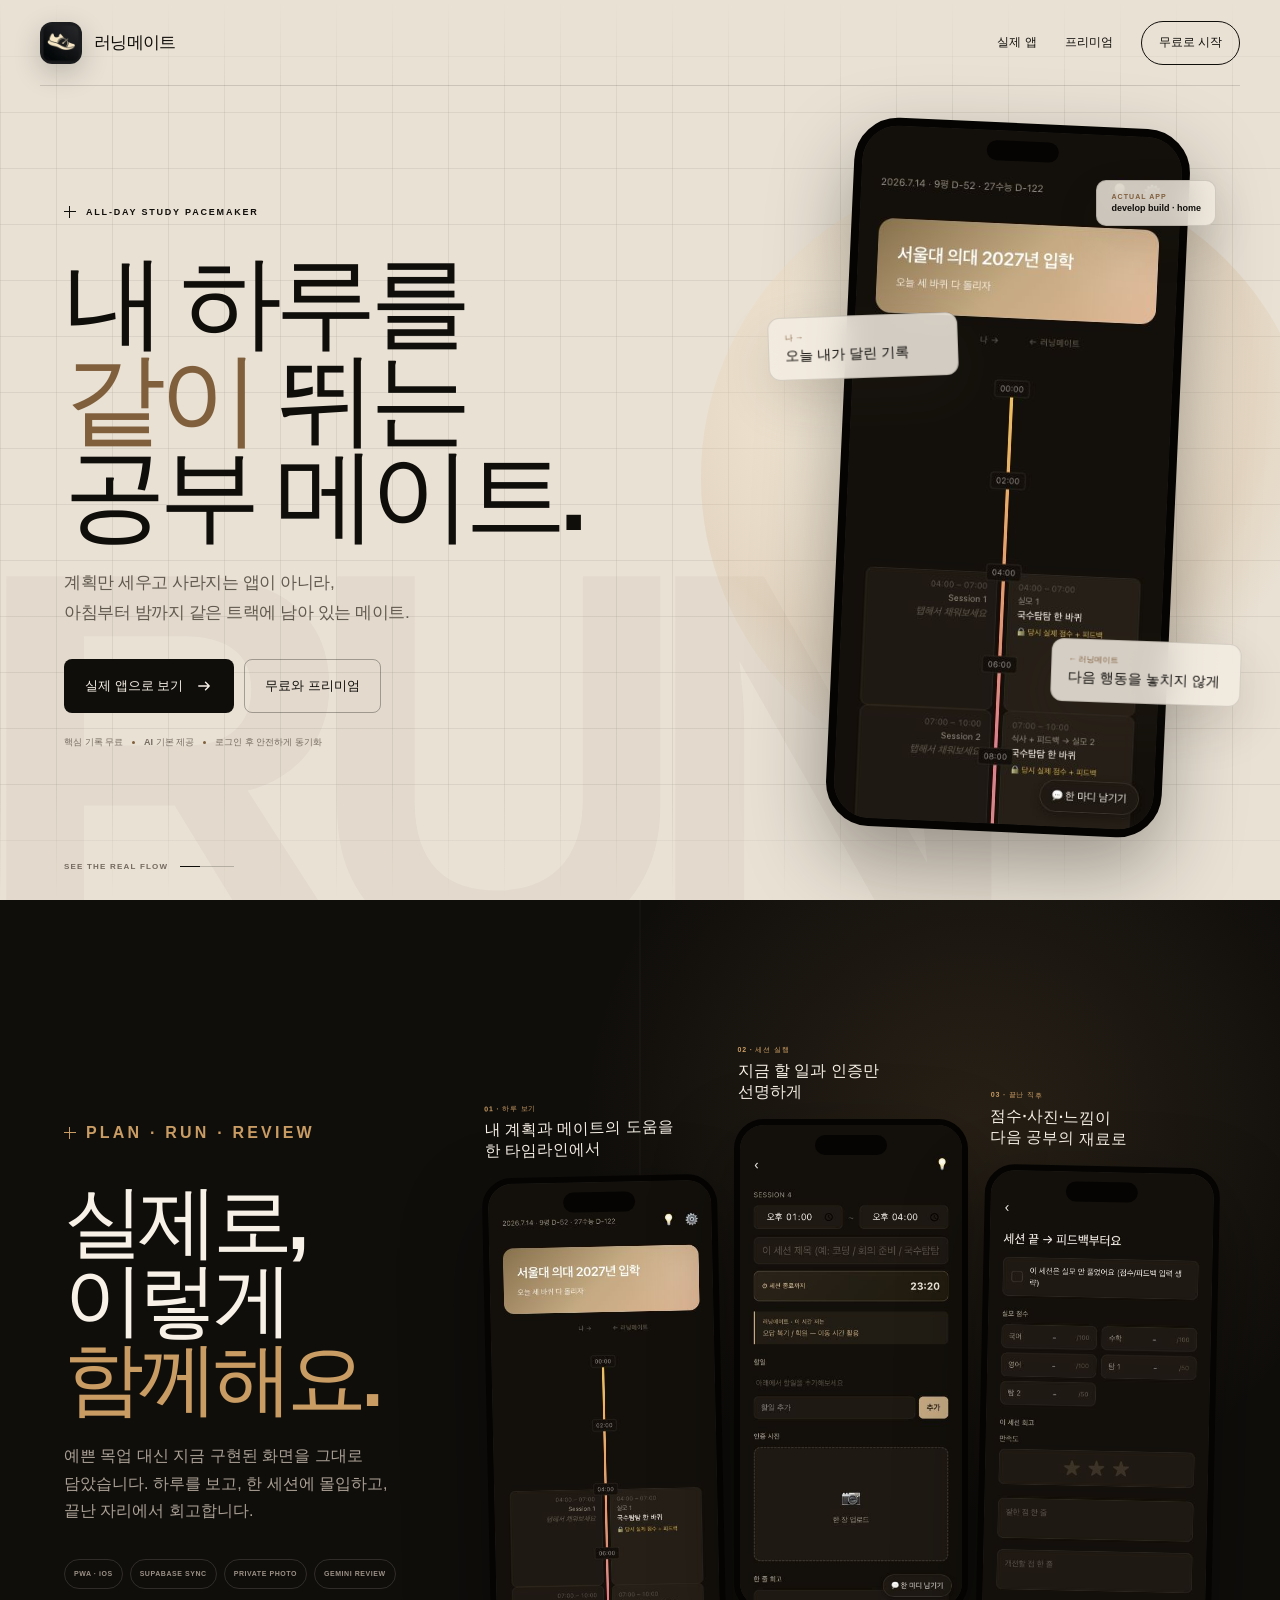
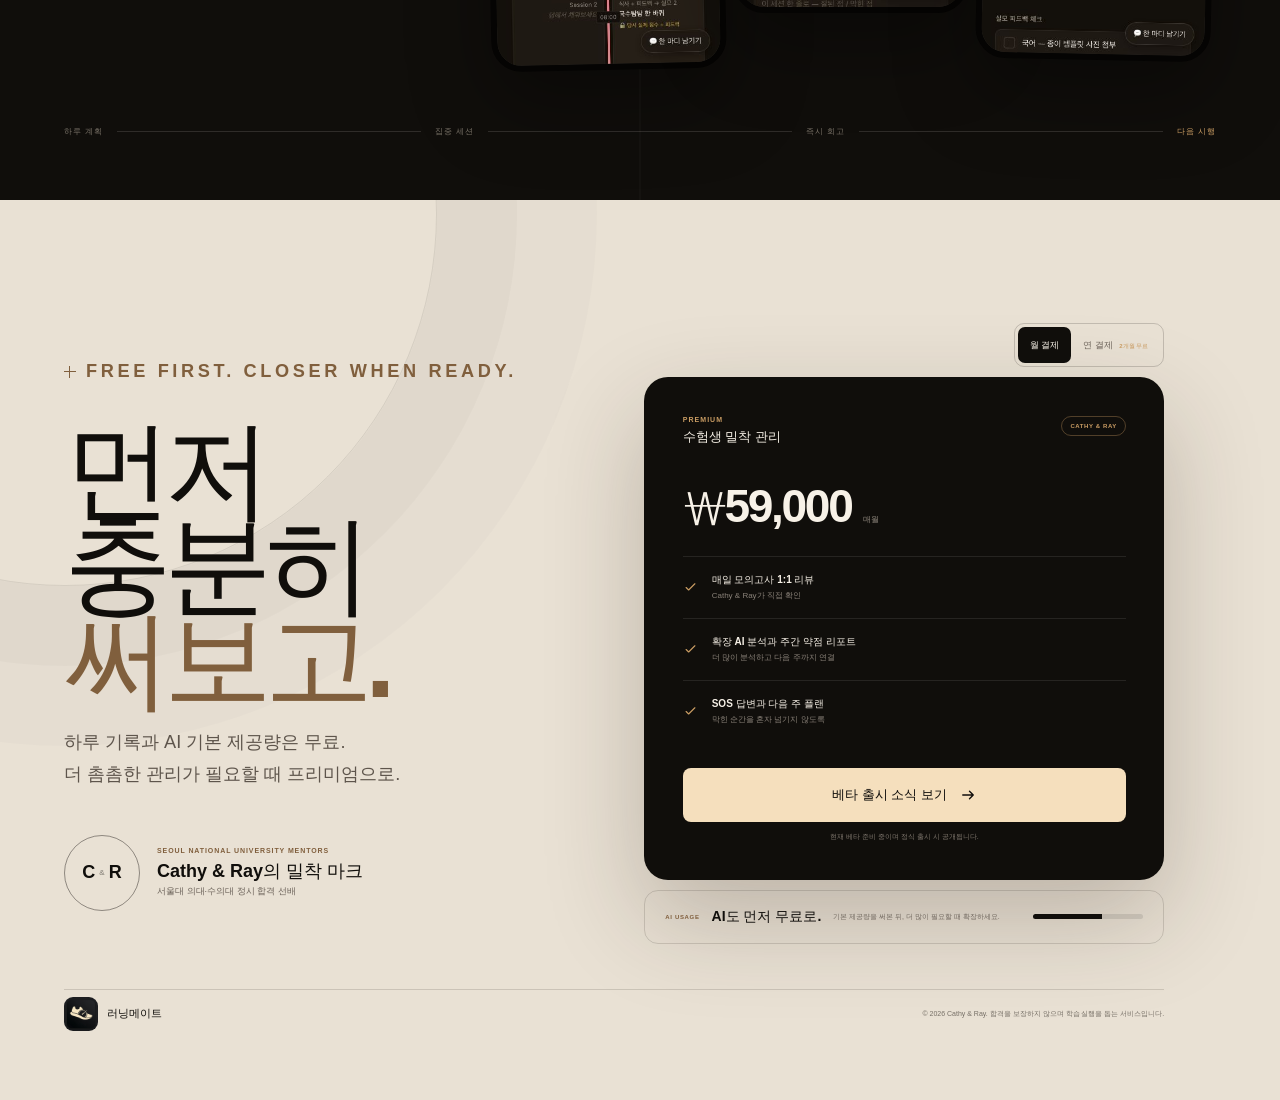
==== index.html @ 4a6ba4ba "Launch Running Mate landing page" ====
<!doctype html>
<html lang="ko">
  <head>
    <meta charset="UTF-8" />
    <meta name="viewport" content="width=device-width, initial-scale=1" />
    <meta name="theme-color" content="#110f0c" />
    <meta name="description" content="하루 계획부터 공부 세션, 회고까지. 서울대 선배 Cathy & Ray와 함께 달리는 수험생 학습 페이스메이커." />
    <meta property="og:title" content="러닝메이트 — 내 하루를 같이 뛰는 공부 메이트" />
    <meta property="og:description" content="하루 전체를 두 줄로 보고, 공부가 끝난 자리에서 다음 공부를 준비합니다." />
    <meta property="og:image" content="./assets/icon-192.png" />
    <title>러닝메이트 — 내 하루를 같이 뛰는 공부 메이트</title>
    <link rel="icon" href="./assets/icon-192.png" />
    <link rel="apple-touch-icon" href="./assets/icon-192.png" />
    <link rel="stylesheet" href="./styles.css" />
    <script src="./app.js" defer></script>
  </head>
  <body>
    <a class="skip-link" href="#main">본문으로 이동</a>

    <header class="header" data-header>
      <a class="brand" href="#home" aria-label="러닝메이트 처음으로">
        <img src="./assets/icon-192.png" width="44" height="44" alt="" />
        <span>러닝메이트</span>
      </a>
      <nav aria-label="주요 메뉴">
        <a href="#how">실제 앱</a>
        <a href="#premium">프리미엄</a>
        <a class="nav-cta" href="#premium">무료로 시작</a>
      </nav>
      <button class="menu-button" type="button" aria-label="메뉴 열기" aria-expanded="false" data-menu-button><i></i><i></i></button>
    </header>

    <main id="main">
      <section class="scene hero" id="home" data-theme="light">
        <div class="paper-grid" aria-hidden="true"></div>
        <div class="hero-copy reveal">
          <p class="eyebrow"><span></span> ALL-DAY STUDY PACEMAKER</p>
          <h1>내 하루를<br /><em>같이</em> 뛰는<br />공부 메이트.</h1>
          <p class="hero-lead">계획만 세우고 사라지는 앱이 아니라,<br />아침부터 밤까지 같은 트랙에 남아 있는 메이트.</p>
          <div class="actions">
            <a class="button button-dark" href="#how">실제 앱으로 보기 <svg viewBox="0 0 24 24" aria-hidden="true"><path d="M5 12h14m-5-5 5 5-5 5" /></svg></a>
            <a class="button button-ghost" href="#premium">무료와 프리미엄</a>
          </div>
          <p class="micro-proof"><span>핵심 기록 무료</span><i></i><span>AI 기본 제공</span><i></i><span>로그인 후 안전하게 동기화</span></p>
        </div>

        <div class="hero-app reveal">
          <div class="actual-label"><span>ACTUAL APP</span><b>develop build · home</b></div>
          <div class="halo" aria-hidden="true"></div>
          <figure class="phone phone-hero">
            <img src="./assets/actual-home.jpg" width="390" height="844" alt="하루 전체를 나와 러닝메이트의 두 줄 타임라인으로 보여주는 실제 러닝메이트 홈 화면" />
          </figure>
          <div class="hero-note note-top"><span>나 →</span><b>오늘 내가 달린 기록</b></div>
          <div class="hero-note note-bottom"><span>← 러닝메이트</span><b>다음 행동을 놓치지 않게</b></div>
        </div>

        <a class="scroll-cue" href="#how"><span>SEE THE REAL FLOW</span><i></i></a>
      </section>

      <section class="scene product-scene" id="how" data-theme="dark">
        <div class="product-copy reveal">
          <p class="eyebrow gold"><span></span> PLAN · RUN · REVIEW</p>
          <h2>실제로,<br />이렇게<br /><em>함께해요.</em></h2>
          <p>예쁜 목업 대신 지금 구현된 화면을 그대로 담았습니다. 하루를 보고, 한 세션에 몰입하고, 끝난 자리에서 회고합니다.</p>
          <div class="implementation-facts" aria-label="실제 앱 구현 정보">
            <span>PWA · iOS</span><span>SUPABASE SYNC</span><span>PRIVATE PHOTO</span><span>GEMINI REVIEW</span>
          </div>
        </div>

        <div class="screen-deck reveal" aria-label="러닝메이트 실제 앱 화면 세 가지">
          <article class="screen-item home-screen">
            <div class="screen-caption"><span>01 · 하루 보기</span><b>내 계획과 메이트의 도움을<br />한 타임라인에서</b></div>
            <figure class="phone"><img src="./assets/actual-home.jpg" width="390" height="844" alt="러닝메이트 실제 홈 타임라인 화면" /></figure>
          </article>
          <article class="screen-item session-screen">
            <div class="screen-caption"><span>02 · 세션 실행</span><b>지금 할 일과 인증만<br />선명하게</b></div>
            <figure class="phone"><img src="./assets/actual-session.jpg" width="390" height="844" alt="할 일, 인증 사진, 한 줄 회고가 있는 실제 공부 세션 화면" /></figure>
          </article>
          <article class="screen-item review-screen">
            <div class="screen-caption"><span>03 · 끝난 직후</span><b>점수·사진·느낌이<br />다음 공부의 재료로</b></div>
            <figure class="phone"><img src="./assets/actual-review.jpg" width="390" height="844" alt="실모 점수와 만족도, 개선점, 피드백 사진을 남기는 실제 회고 화면" /></figure>
          </article>
        </div>
        <p class="swipe-hint" aria-hidden="true">화면을 옆으로 넘겨보세요 <span>→</span></p>
        <div class="flow-line reveal" aria-hidden="true"><span>하루 계획</span><i></i><span>집중 세션</span><i></i><span>즉시 회고</span><i></i><b>다음 시행</b></div>
      </section>

      <section class="scene premium-scene" id="premium" data-theme="cream">
        <div class="premium-intro reveal">
          <p class="eyebrow bronze"><span></span> FREE FIRST. CLOSER WHEN READY.</p>
          <h2>먼저<br />충분히<br /><em>써보고.</em></h2>
          <p>하루 기록과 AI 기본 제공량은 무료.<br />더 촘촘한 관리가 필요할 때 프리미엄으로.</p>
          <div class="mentor-signature">
            <div class="monogram"><b>C</b><i>&amp;</i><b>R</b></div>
            <span><small>SEOUL NATIONAL UNIVERSITY MENTORS</small><b>Cathy &amp; Ray의 밀착 마크</b><p>서울대 의대·수의대 정시 합격 선배</p></span>
          </div>
        </div>

        <div class="price-wrap reveal">
          <div class="billing" role="group" aria-label="결제 주기">
            <button class="active" type="button" data-billing="monthly">월 결제</button>
            <button type="button" data-billing="annual">연 결제 <span>2개월 무료</span></button>
          </div>
          <article class="price-card">
            <div class="price-head"><span><small>PREMIUM</small><b>수험생 밀착 관리</b></span><em>CATHY &amp; RAY</em></div>
            <div class="price"><strong data-price>₩59,000</strong><span data-period>매월</span></div>
            <ul>
              <li><svg viewBox="0 0 24 24"><path d="m5 12 4 4L19 6" /></svg><span><b>매일 모의고사 1:1 리뷰</b><small>Cathy &amp; Ray가 직접 확인</small></span></li>
              <li><svg viewBox="0 0 24 24"><path d="m5 12 4 4L19 6" /></svg><span><b>확장 AI 분석과 주간 약점 리포트</b><small>더 많이 분석하고 다음 주까지 연결</small></span></li>
              <li><svg viewBox="0 0 24 24"><path d="m5 12 4 4L19 6" /></svg><span><b>SOS 답변과 다음 주 플랜</b><small>막힌 순간을 혼자 넘기지 않도록</small></span></li>
            </ul>
            <a class="button button-cream" href="https://github.com/cathyahn4u/running-mate" target="_blank" rel="noreferrer">베타 출시 소식 보기 <svg viewBox="0 0 24 24"><path d="M5 12h14m-5-5 5 5-5 5" /></svg></a>
            <p class="beta-note">현재 베타 준비 중이며 정식 출시 시 공개됩니다.</p>
          </article>
          <div class="free-note"><span>AI USAGE</span><b>AI도 먼저 무료로.</b><p>기본 제공량을 써본 뒤, 더 많이 필요할 때 확장하세요.</p><i><em></em></i></div>
        </div>

        <footer><a href="#home"><img src="./assets/icon-192.png" width="34" height="34" alt="" /><b>러닝메이트</b></a><p>© 2026 Cathy &amp; Ray. 합격을 보장하지 않으며 학습 실행을 돕는 서비스입니다.</p></footer>
      </section>
    </main>
  </body>
</html>
---- styles.css ----
@font-face {
  font-family: "Isoondolum";
  src: url("./assets/isoondolum.ttf") format("truetype");
  font-display: swap;
  font-weight: 300 800;
}

:root {
  --black: #100e0b;
  --black-soft: #17130f;
  --paper: #e9e1d4;
  --paper-light: #f4ede2;
  --cream: #f5dfbd;
  --bronze: #c99c63;
  --bronze-dark: #805f3d;
  --white: #f7f1e7;
  --line-dark: rgba(22, 17, 12, 0.14);
  --line-light: rgba(255, 247, 235, 0.13);
  --display: "Isoondolum", "Apple SD Gothic Neo", sans-serif;
  --body: Inter, Pretendard, "Apple SD Gothic Neo", "Noto Sans KR", sans-serif;
}

* { box-sizing: border-box; }
html { min-width: 320px; scroll-behavior: smooth; background: var(--black); }
body { margin: 0; min-width: 320px; overflow-x: hidden; color: var(--black); background: var(--black); font-family: var(--body); text-rendering: optimizeLegibility; font-synthesis: none; }
body.menu-open { overflow: hidden; }
button, a { color: inherit; font: inherit; -webkit-tap-highlight-color: transparent; touch-action: manipulation; }
button { cursor: pointer; }
a { text-decoration: none; }
img { max-width: 100%; }
svg { fill: none; stroke: currentColor; stroke-linecap: round; stroke-linejoin: round; stroke-width: 1.8; }
::selection { color: var(--black); background: var(--bronze); }
:focus-visible { outline: 3px solid #e8b979; outline-offset: 4px; }

.skip-link { position: fixed; z-index: 999; top: -70px; left: 20px; padding: 12px 16px; border-radius: 8px; color: white; background: var(--black); font-weight: 800; transition: top 0.2s; }
.skip-link:focus { top: 16px; }

.header { position: fixed; z-index: 100; top: 0; left: 50%; width: min(calc(100% - 80px), 1400px); height: 86px; display: flex; align-items: center; justify-content: space-between; transform: translateX(-50%); border-bottom: 1px solid var(--line-dark); color: var(--black); transition: color 0.25s ease, border-color 0.25s ease, background 0.25s ease; }
.header.is-dark { color: var(--white); border-color: var(--line-light); }
.brand { min-height: 52px; display: inline-flex; align-items: center; gap: 12px; font-size: 17px; font-weight: 850; letter-spacing: -0.04em; }
.brand img { width: 42px; height: 42px; border-radius: 12px; box-shadow: 0 9px 28px rgba(0, 0, 0, 0.2); }
.header nav { display: flex; align-items: center; gap: 28px; font-size: 12px; font-weight: 780; }
.header nav a { min-height: 44px; display: inline-flex; align-items: center; }
.nav-cta { padding: 10px 17px; border: 1px solid currentColor; border-radius: 999px; }
.menu-button { display: none; width: 44px; height: 44px; border: 0; background: transparent; }
.menu-button i { display: block; width: 21px; height: 1.5px; margin: 6px auto; background: currentColor; transition: transform 0.2s ease; }

.scene { position: relative; min-height: 100svh; overflow: hidden; padding: clamp(118px, 13vh, 150px) max(5vw, 40px) clamp(54px, 7vh, 84px); }
.eyebrow { margin: 0; display: flex; align-items: center; gap: 10px; font-size: 9px; font-weight: 900; letter-spacing: 0.2em; }
.eyebrow > span { position: relative; width: 12px; height: 12px; }
.eyebrow > span::before, .eyebrow > span::after { content: ""; position: absolute; background: currentColor; }
.eyebrow > span::before { top: 5px; width: 12px; height: 1px; }
.eyebrow > span::after { left: 5px; width: 1px; height: 12px; }
.reveal { opacity: 0; transform: translateY(22px); transition: opacity 0.65s cubic-bezier(0.16, 1, 0.3, 1), transform 0.65s cubic-bezier(0.16, 1, 0.3, 1); }
.reveal.is-visible { opacity: 1; transform: translateY(0); }

.hero { display: grid; grid-template-columns: minmax(0, 1.1fr) minmax(390px, 0.72fr); align-items: center; gap: clamp(44px, 8vw, 138px); background: var(--paper); }
.paper-grid { position: absolute; inset: 0; opacity: 0.5; pointer-events: none; background-image: linear-gradient(var(--line-dark) 1px, transparent 1px), linear-gradient(90deg, var(--line-dark) 1px, transparent 1px); background-size: 56px 56px; mask-image: linear-gradient(to bottom, transparent, black 13%, black 88%, transparent); }
.hero::before { content: "RUN"; position: absolute; left: -0.055em; bottom: -0.24em; color: rgba(70, 47, 25, 0.035); font-family: var(--display); font-size: min(42vw, 600px); font-weight: 800; line-height: 1; letter-spacing: -0.1em; pointer-events: none; }
.hero-copy { position: relative; z-index: 2; align-self: center; }
.hero-copy h1 { max-width: 920px; margin: clamp(28px, 4vh, 44px) 0 24px; font-family: var(--display); font-size: clamp(72px, 8vw, 120px); font-weight: 720; line-height: 0.94; letter-spacing: -0.07em; }
.hero-copy h1 em { color: var(--bronze-dark); font-style: normal; }
.hero-lead { margin: 0; color: #62594f; font-size: clamp(16px, 1.35vw, 20px); line-height: 1.75; letter-spacing: -0.025em; }
.actions { margin-top: 31px; display: flex; flex-wrap: wrap; gap: 10px; }
.button { min-height: 54px; padding: 13px 20px; display: inline-flex; align-items: center; justify-content: center; gap: 12px; border: 1px solid transparent; border-radius: 8px; font-size: 13px; font-weight: 850; transition: transform 0.16s ease, background 0.2s ease; }
.button:active { transform: scale(0.98); }
.button svg { width: 18px; }
.button-dark { color: var(--white); background: var(--black); }
.button-dark:hover { background: #29231c; }
.button-ghost { border-color: rgba(17, 14, 11, 0.32); }
.button-ghost:hover { background: rgba(255, 255, 255, 0.45); }
.micro-proof { margin: 23px 0 0; display: flex; align-items: center; gap: 9px; color: #766b60; font-size: 9px; font-weight: 700; }
.micro-proof i { width: 3px; height: 3px; border-radius: 50%; background: var(--bronze-dark); }

.hero-app { position: relative; z-index: 3; min-height: min(770px, 77vh); display: grid; place-items: center; }
.halo { position: absolute; width: min(620px, 48vw); aspect-ratio: 1; border-radius: 50%; background: radial-gradient(circle at 42% 35%, rgba(255, 247, 231, 0.95), rgba(205, 164, 111, 0.18) 55%, transparent 70%); }
.actual-label { position: absolute; z-index: 5; top: 8%; right: 0; padding: 12px 14px; display: flex; flex-direction: column; border: 1px solid var(--line-dark); border-radius: 10px; color: var(--black); background: rgba(244, 237, 226, 0.82); backdrop-filter: blur(16px); box-shadow: 0 18px 45px rgba(49, 36, 22, 0.1); }
.actual-label span { color: var(--bronze-dark); font-size: 7px; font-weight: 900; letter-spacing: 0.15em; }
.actual-label b { margin-top: 3px; font-size: 9px; }
.phone { position: relative; margin: 0; overflow: hidden; border: 8px solid #050403; border-radius: 44px; background: var(--black); box-shadow: 0 32px 80px rgba(0, 0, 0, 0.34), inset 0 0 0 1px rgba(255, 255, 255, 0.12); }
.phone::before { content: ""; position: absolute; z-index: 3; top: 10px; left: 50%; width: 72px; height: 20px; transform: translateX(-50%); border-radius: 999px; background: #050403; }
.phone img { width: 100%; height: auto; display: block; }
.phone-hero { z-index: 2; width: min(336px, 29vw); transform: rotate(2.6deg); }
.hero-note { position: absolute; z-index: 4; min-width: 190px; padding: 14px 16px; display: flex; flex-direction: column; border: 1px solid rgba(22, 17, 12, 0.14); border-radius: 12px; color: var(--black); background: rgba(244, 237, 226, 0.85); backdrop-filter: blur(15px); box-shadow: 0 20px 50px rgba(57, 42, 26, 0.14); }
.hero-note span { color: var(--bronze-dark); font-size: 8px; font-weight: 850; }
.hero-note b { margin-top: 4px; font-family: var(--display); font-size: 14px; font-weight: 600; }
.note-top { top: 27%; left: -8%; transform: rotate(-2deg); }
.note-bottom { right: -6%; bottom: 18%; transform: rotate(2deg); }
.scroll-cue { position: absolute; z-index: 5; left: max(5vw, 40px); bottom: 12px; min-height: 44px; display: flex; align-items: center; gap: 12px; color: #756a5f; font-size: 8px; font-weight: 850; letter-spacing: 0.15em; }
.scroll-cue i { position: relative; width: 54px; height: 1px; overflow: hidden; background: rgba(17, 14, 11, 0.22); }
.scroll-cue i::after { content: ""; position: absolute; width: 20px; height: 100%; background: var(--black); animation: run-line 2.2s ease-in-out infinite; }

.product-scene { display: grid; grid-template-columns: minmax(315px, 0.52fr) minmax(710px, 1.1fr); grid-template-rows: 1fr auto; align-items: center; gap: 36px clamp(45px, 6vw, 94px); color: var(--white); background: var(--black); }
.product-scene::before { content: ""; position: absolute; inset: 0; pointer-events: none; background: radial-gradient(circle at 76% 25%, rgba(202, 156, 99, 0.13), transparent 33%), linear-gradient(90deg, transparent 49.9%, rgba(255, 255, 255, 0.035) 50%, transparent 50.1%); }
.eyebrow.gold { color: var(--bronze); }
.product-copy { position: relative; z-index: 2; }
.product-copy h2 { margin: clamp(28px, 4vh, 44px) 0 24px; font-family: var(--display); font-size: clamp(62px, 6.25vw, 94px); font-weight: 680; line-height: 0.98; letter-spacing: -0.07em; }
.product-copy h2 em { color: var(--bronze); font-style: normal; }
.product-copy > p { max-width: 380px; margin: 0; color: #aaa095; font-size: clamp(15px, 1.25vw, 18px); line-height: 1.72; word-break: keep-all; }
.implementation-facts { margin-top: 34px; display: flex; flex-wrap: wrap; gap: 7px; }
.implementation-facts span { min-height: 30px; padding: 7px 9px; display: inline-flex; align-items: center; border: 1px solid var(--line-light); border-radius: 999px; color: #9b9186; font-size: 7px; font-weight: 850; letter-spacing: 0.08em; }

.screen-deck { position: relative; z-index: 2; min-height: 650px; display: grid; grid-template-columns: repeat(3, minmax(0, 1fr)); align-items: center; gap: 13px; }
.screen-item { min-width: 0; }
.screen-item .phone { width: 100%; border-width: 6px; border-radius: 30px; }
.screen-caption { min-height: 74px; padding: 0 4px 13px; display: flex; flex-direction: column; }
.screen-caption span { color: var(--bronze); font-size: 7px; font-weight: 900; letter-spacing: 0.12em; }
.screen-caption b { margin-top: 5px; font-family: var(--display); font-size: clamp(15px, 1.22vw, 18px); font-weight: 580; line-height: 1.35; }
.screen-item:nth-child(1) { transform: translateY(32px) rotate(-1.2deg); }
.screen-item:nth-child(2) { transform: translateY(-25px); }
.screen-item:nth-child(3) { transform: translateY(22px) rotate(1.2deg); }
.flow-line { position: relative; z-index: 3; grid-column: 1 / -1; display: grid; grid-template-columns: auto 1fr auto 1fr auto 1fr auto; align-items: center; gap: 14px; color: #777066; font-size: 8px; font-weight: 850; letter-spacing: 0.12em; }
.flow-line i { height: 1px; background: var(--line-light); }
.flow-line b { color: var(--bronze); }
.swipe-hint { display: none; }

.premium-scene { display: grid; grid-template-columns: minmax(420px, 0.9fr) minmax(520px, 0.86fr); grid-template-rows: 1fr auto; align-items: center; gap: 40px clamp(70px, 9vw, 150px); color: var(--black); background: var(--paper); }
.premium-scene::before { content: ""; position: absolute; width: 58vw; height: 58vw; left: -24vw; top: -28vw; border: 1px solid rgba(17, 14, 11, 0.09); border-radius: 50%; box-shadow: 0 0 0 80px rgba(17, 14, 11, 0.025), 0 0 0 160px rgba(17, 14, 11, 0.016); }
.eyebrow.bronze { color: var(--bronze-dark); }
.premium-intro { position: relative; z-index: 2; }
.premium-intro > h2 { margin: clamp(28px, 4vh, 48px) 0 20px; font-family: var(--display); font-size: clamp(76px, 8.4vw, 122px); font-weight: 700; line-height: 0.88; letter-spacing: -0.07em; }
.premium-intro > h2 em { color: var(--bronze-dark); font-style: normal; }
.premium-intro > p { margin: 0; color: #5e554c; font-size: clamp(17px, 1.42vw, 21px); line-height: 1.72; }
.mentor-signature { margin-top: clamp(34px, 5vh, 58px); display: flex; align-items: center; gap: 17px; }
.monogram { width: 76px; height: 76px; flex: 0 0 auto; display: flex; align-items: center; justify-content: center; gap: 4px; border: 1px solid rgba(17, 14, 11, 0.42); border-radius: 50%; font-family: var(--display); }
.monogram b { font-size: 18px; }
.monogram i { font-size: 8px; font-style: normal; opacity: 0.48; }
.mentor-signature > span { display: flex; flex-direction: column; }
.mentor-signature small { color: var(--bronze-dark); font-size: 7px; font-weight: 900; letter-spacing: 0.13em; }
.mentor-signature span > b { margin-top: 5px; font-family: var(--display); font-size: 18px; font-weight: 630; }
.mentor-signature span > p { margin: 2px 0 0; color: #696057; font-size: 9px; }
.price-wrap { position: relative; z-index: 2; justify-self: end; width: min(100%, 570px); }
.billing { width: fit-content; margin: 0 0 10px auto; padding: 3px; display: flex; border: 1px solid rgba(17, 14, 11, 0.18); border-radius: 10px; }
.billing button { min-height: 36px; padding: 7px 12px; border: 0; border-radius: 7px; color: #6d645b; background: transparent; font-size: 9px; font-weight: 800; }
.billing button.active { color: var(--white); background: var(--black); }
.billing span { margin-left: 4px; color: var(--bronze); font-size: 6px; }
.price-card { padding: clamp(28px, 3vw, 42px); border-radius: 24px; color: var(--white); background: var(--black); box-shadow: 0 38px 100px rgba(44, 33, 23, 0.24); }
.price-head { display: flex; justify-content: space-between; align-items: flex-start; }
.price-head > span { display: flex; flex-direction: column; }
.price-head small { color: var(--bronze); font-size: 7px; font-weight: 900; letter-spacing: 0.15em; }
.price-head b { margin-top: 5px; font-size: 13px; }
.price-head em { padding: 6px 8px; border: 1px solid rgba(202, 156, 99, 0.35); border-radius: 999px; color: var(--bronze); font-size: 6px; font-weight: 900; font-style: normal; letter-spacing: 0.1em; }
.price { margin: 30px 0 18px; display: flex; align-items: baseline; gap: 11px; }
.price strong { font-size: clamp(36px, 3.6vw, 50px); letter-spacing: -0.05em; }
.price span { color: #8e867c; font-size: 8px; }
.price-card ul { margin: 0 0 26px; padding: 0; list-style: none; }
.price-card li { min-height: 62px; padding: 11px 0; display: grid; grid-template-columns: 20px 1fr; align-items: center; gap: 9px; border-top: 1px solid rgba(255, 255, 255, 0.09); }
.price-card li svg { width: 15px; color: var(--bronze); }
.price-card li > span { display: flex; flex-direction: column; }
.price-card li b { font-size: 10px; }
.price-card li small { margin-top: 3px; color: #898178; font-size: 8px; }
.button-cream { width: 100%; color: var(--black); background: var(--cream); }
.button-cream:hover { background: #fff0d6; }
.beta-note { margin: 10px 0 0; color: #7d756c; text-align: center; font-size: 7px; }
.free-note { margin-top: 10px; padding: 17px 20px; display: grid; grid-template-columns: auto auto 1fr 110px; align-items: center; gap: 12px; border: 1px solid var(--line-dark); border-radius: 14px; }
.free-note > span { color: var(--bronze-dark); font-size: 6px; font-weight: 900; letter-spacing: 0.11em; }
.free-note > b { font-family: var(--display); font-size: 14px; font-weight: 620; }
.free-note > p { margin: 0; color: #71685f; font-size: 7px; }
.free-note > i { height: 5px; overflow: hidden; border-radius: 5px; background: rgba(17, 14, 11, 0.1); }
.free-note em { display: block; width: 62%; height: 100%; background: var(--black); }
footer { position: relative; z-index: 2; grid-column: 1 / -1; min-height: 48px; display: flex; align-items: center; justify-content: space-between; border-top: 1px solid var(--line-dark); }
footer a { min-height: 44px; display: inline-flex; align-items: center; gap: 9px; }
footer img { border-radius: 9px; }
footer b { font-size: 11px; }
footer p { margin: 0; color: #777067; font-size: 7px; }

@keyframes run-line { 0% { transform: translateX(-24px); } 55%, 100% { transform: translateX(58px); } }

@media (min-width: 1101px) and (prefers-reduced-motion: no-preference) {
  html { scroll-snap-type: y proximity; }
  .scene { scroll-snap-align: start; }
}

@media (max-width: 1180px) {
  .header { width: calc(100% - 48px); }
  .scene { padding-inline: 28px; }
  .hero { grid-template-columns: minmax(0, 1fr) 390px; gap: 30px; }
  .hero-copy h1 { font-size: clamp(66px, 7.8vw, 92px); }
  .phone-hero { width: 318px; }
  .product-scene { grid-template-columns: 300px 1fr; gap: 38px; }
  .screen-deck { min-height: 570px; }
  .premium-scene { grid-template-columns: 1fr 1fr; gap: 45px; }
}

@media (max-width: 900px) {
  .header { width: 100%; height: 72px; padding: 0 18px; color: var(--white); border-color: var(--line-light); background: rgba(16, 14, 11, 0.9); backdrop-filter: blur(16px); }
  .header.is-dark { color: var(--white); border-color: var(--line-light); }
  .brand img { width: 38px; height: 38px; border-radius: 11px; }
  .header nav { position: fixed; inset: 72px 0 auto; padding: 26px 20px 34px; flex-direction: column; align-items: stretch; gap: 6px; transform: translateY(-130%); color: var(--white); background: rgba(16, 14, 11, 0.96); border-bottom: 1px solid var(--line-light); transition: transform 0.25s ease; }
  .header nav.is-open { transform: translateY(0); }
  .header nav a { min-height: 52px; justify-content: center; font-size: 14px; }
  .menu-button { display: block; }
  .menu-button[aria-expanded="true"] i:first-child { transform: translateY(3.75px) rotate(45deg); }
  .menu-button[aria-expanded="true"] i:last-child { transform: translateY(-3.75px) rotate(-45deg); }
  .scene { min-height: auto; padding: 112px 24px 76px; }
  .hero { display: flex; flex-direction: column; align-items: stretch; }
  .paper-grid { background-size: 42px 42px; }
  .hero-copy h1 { max-width: 760px; font-size: clamp(64px, 11.5vw, 94px); }
  .hero-app { min-height: 720px; }
  .phone-hero { width: 326px; }
  .halo { width: min(620px, 85vw); }
  .actual-label { right: 6%; }
  .note-top { left: 9%; }
  .note-bottom { right: 7%; }
  .scroll-cue { display: none; }
  .product-scene { display: flex; flex-direction: column; align-items: stretch; padding-top: 118px; }
  .product-copy h2 { font-size: clamp(68px, 12vw, 100px); }
  .product-copy > p { max-width: 600px; }
  .screen-deck { width: calc(100% + 48px); min-height: auto; margin-inline: -24px; padding: 34px 24px 52px; display: grid; grid-template-columns: repeat(3, minmax(300px, 44vw)); align-items: start; gap: 16px; overflow-x: auto; scroll-snap-type: x mandatory; scrollbar-width: none; }
  .screen-deck::-webkit-scrollbar { display: none; }
  .screen-item { scroll-snap-align: center; }
  .screen-item:nth-child(n) { transform: none; }
  .screen-caption { min-height: 70px; }
  .screen-caption b { font-size: 18px; }
  .swipe-hint { margin: -32px 0 20px; display: block; color: #777067; font-size: 8px; font-weight: 800; letter-spacing: 0.08em; }
  .swipe-hint span { color: var(--bronze); }
  .flow-line { width: 100%; }
  .premium-scene { display: flex; flex-direction: column; align-items: stretch; }
  .premium-intro > h2 { font-size: clamp(76px, 15vw, 112px); }
  .price-wrap { align-self: center; width: min(100%, 590px); }
  footer { width: 100%; padding-top: 20px; }
}

@media (max-width: 560px) {
  .scene { padding-inline: 20px; }
  .brand span { font-size: 15px; }
  .hero-copy h1 { margin-top: 29px; font-size: clamp(55px, 15.3vw, 76px); line-height: 0.97; }
  .hero-lead { font-size: 16px; }
  .actions { flex-wrap: nowrap; }
  .button { width: 100%; padding-inline: 12px; font-size: 11px; }
  .micro-proof { flex-wrap: wrap; font-size: 8px; }
  .hero-app { min-height: 560px; margin-top: 8px; }
  .phone-hero { width: min(262px, 73vw); border-width: 6px; border-radius: 36px; }
  .phone::before { top: 8px; width: 62px; height: 18px; }
  .actual-label { top: 2%; right: 0; }
  .hero-note { min-width: 0; padding: 11px 12px; }
  .hero-note b { font-size: 12px; }
  .note-top { top: 31%; left: 0; }
  .note-bottom { right: 0; bottom: 13%; }
  .product-copy h2 { font-size: clamp(59px, 16vw, 78px); }
  .product-copy > p { font-size: 16px; }
  .implementation-facts { margin-top: 27px; }
  .screen-deck { width: calc(100% + 40px); margin-inline: -20px; padding-inline: 20px; grid-template-columns: repeat(3, minmax(70vw, 1fr)); }
  .screen-item .phone { border-radius: 34px; }
  .flow-line { display: none; }
  .premium-intro > h2 { font-size: clamp(70px, 20vw, 92px); }
  .premium-intro > p { font-size: 17px; }
  .mentor-signature { align-items: flex-start; }
  .monogram { width: 66px; height: 66px; }
  .mentor-signature small { font-size: 6px; }
  .mentor-signature span > b { font-size: 15px; }
  .price-card { padding: 25px 20px; }
  .price-head em { display: none; }
  .free-note { grid-template-columns: auto 1fr; }
  .free-note > p, .free-note > i { grid-column: 1 / -1; }
  footer { flex-direction: column; align-items: flex-start; gap: 12px; }
}

@media (max-width: 374px) {
  .hero-copy h1 { font-size: 51px; }
  .hero-app { min-height: 575px; }
  .phone-hero { width: 260px; }
  .actual-label { display: none; }
  .premium-intro > h2 { font-size: 66px; }
}

@media (prefers-reduced-motion: reduce) {
  *, *::before, *::after { scroll-behavior: auto !important; animation-duration: 0.01ms !important; animation-iteration-count: 1 !important; transition-duration: 0.01ms !important; }
  .reveal { opacity: 1; transform: none; }
}
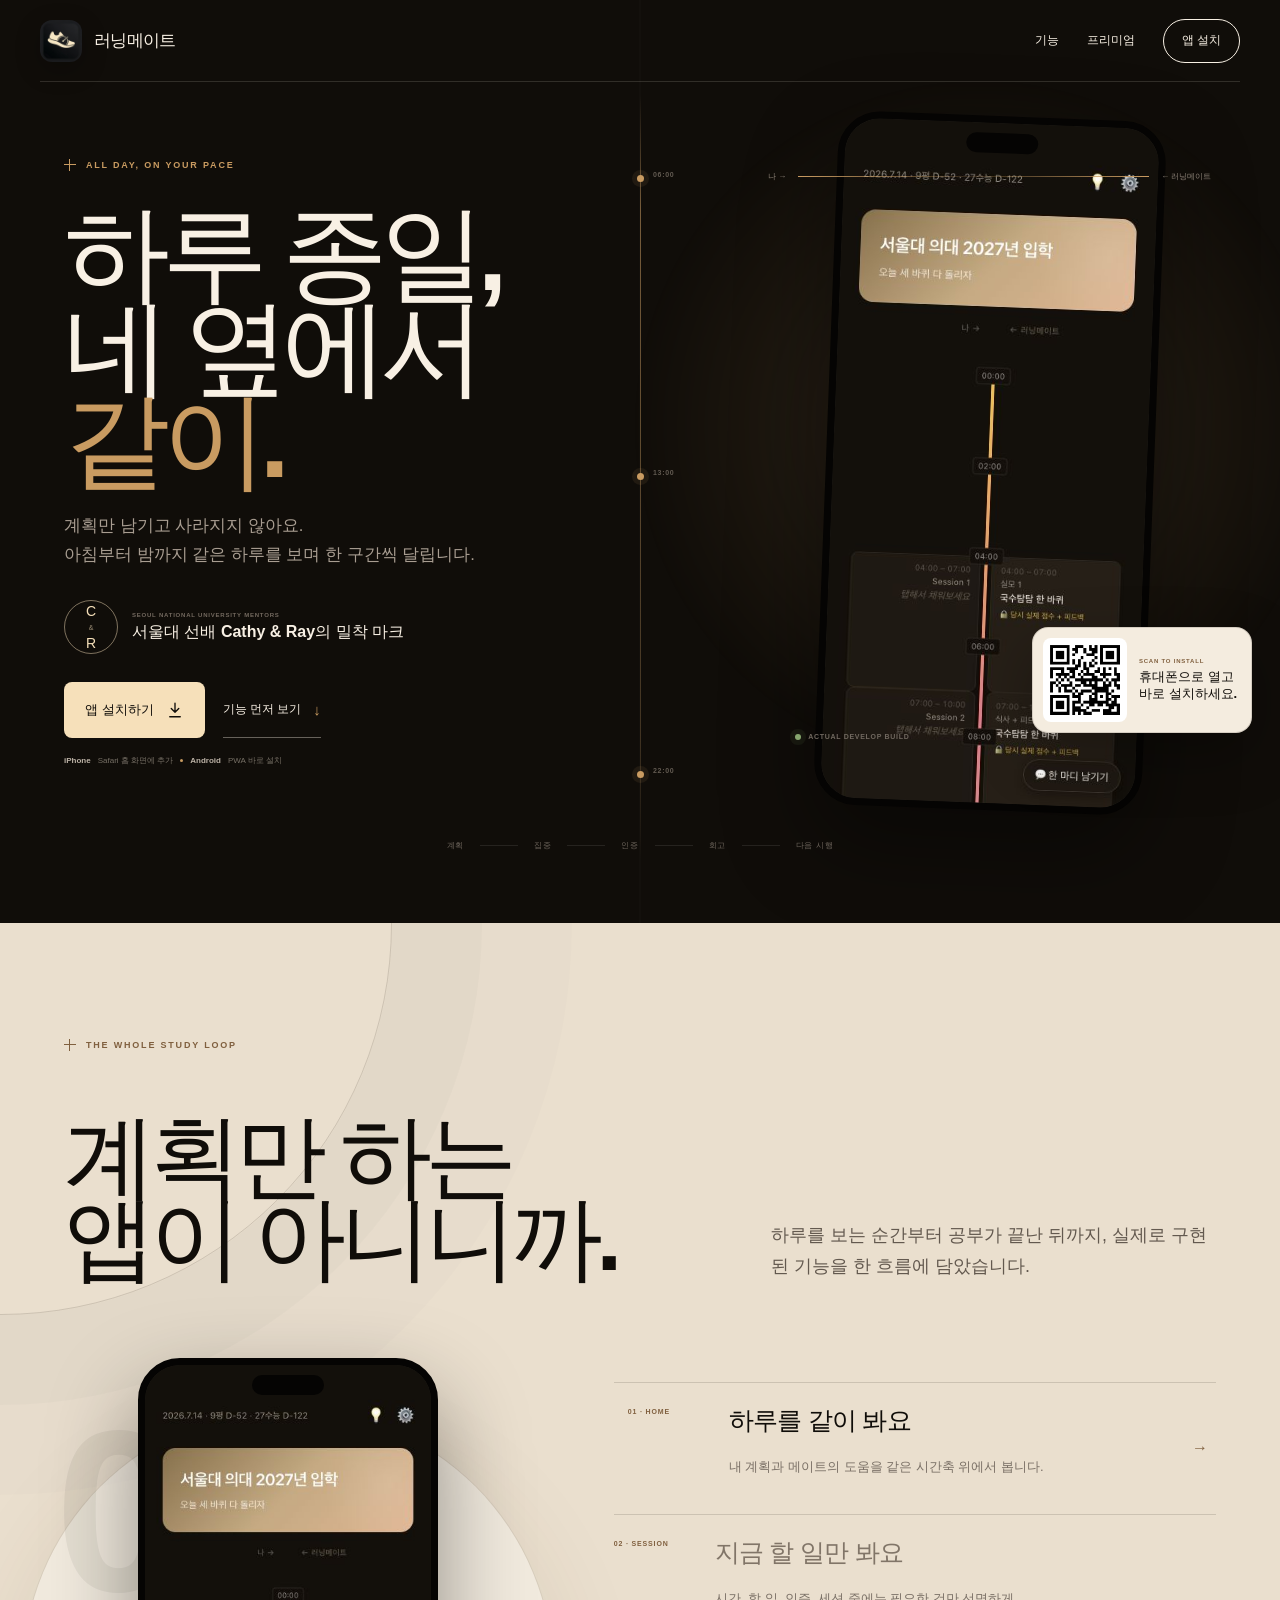
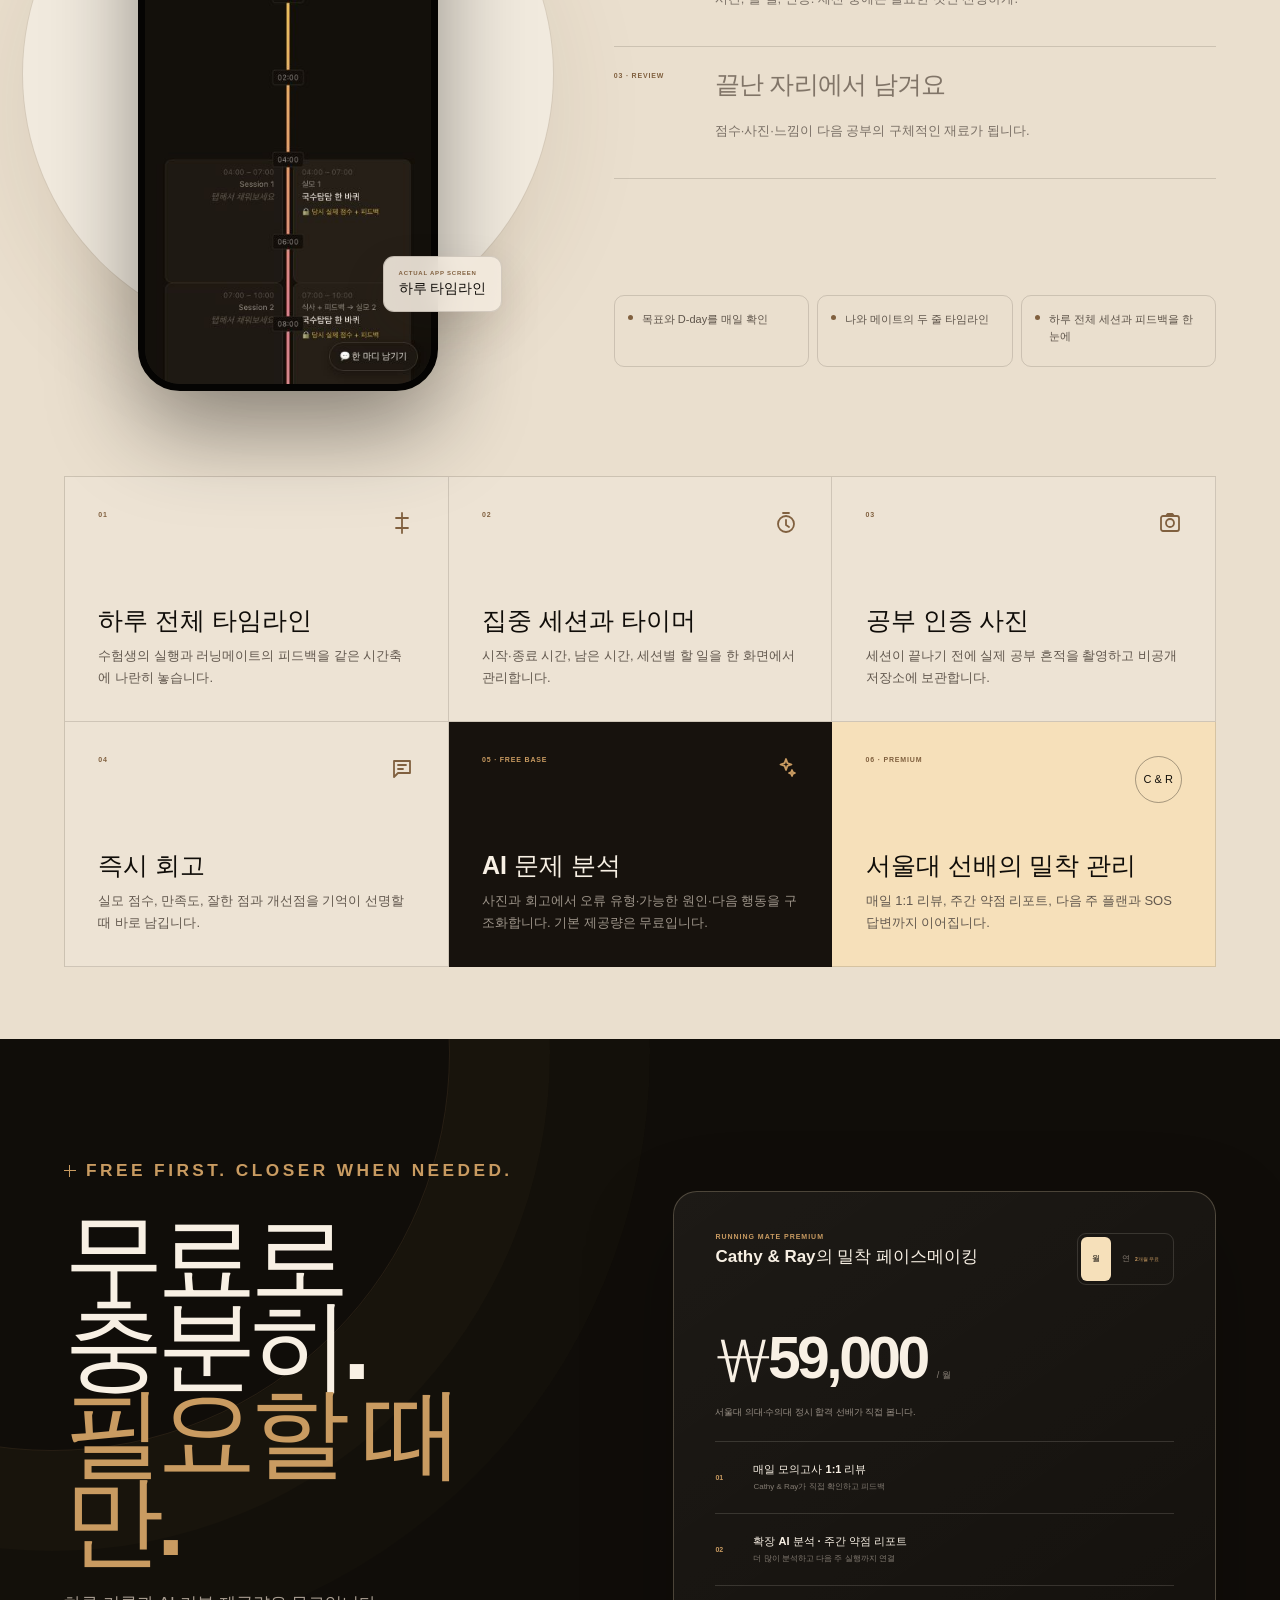
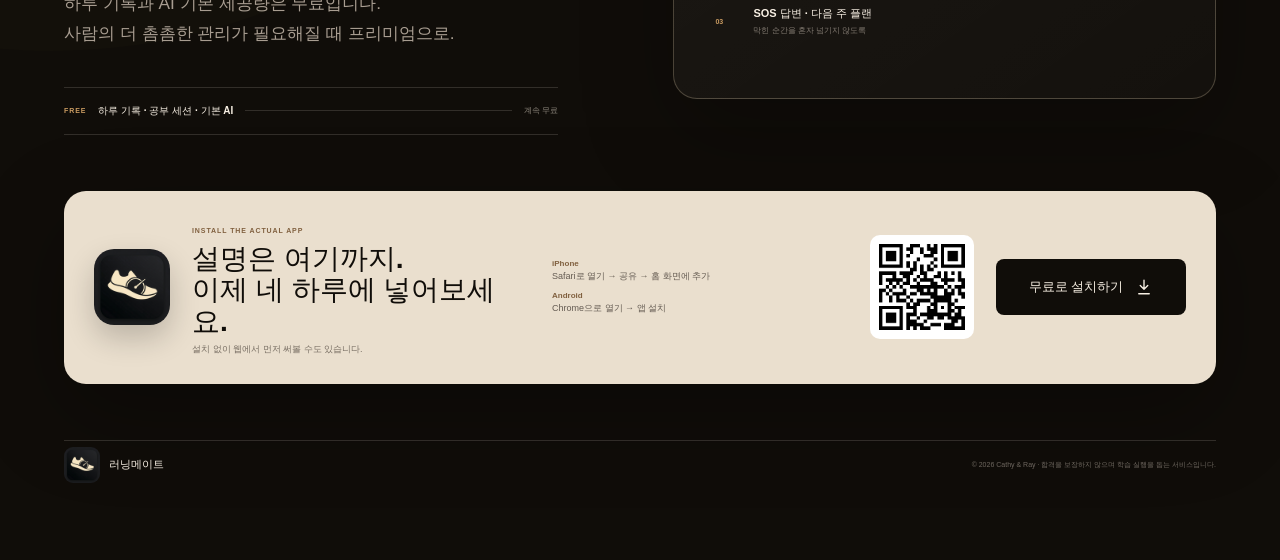
==== commit 90b367b0: "Make landing install-first and expand feature story" ====
--- a/index.html
+++ b/index.html
@@ -3,12 +3,12 @@
   <head>
     <meta charset="UTF-8" />
     <meta name="viewport" content="width=device-width, initial-scale=1" />
-    <meta name="theme-color" content="#110f0c" />
-    <meta name="description" content="하루 계획부터 공부 세션, 회고까지. 서울대 선배 Cathy & Ray와 함께 달리는 수험생 학습 페이스메이커." />
-    <meta property="og:title" content="러닝메이트 — 내 하루를 같이 뛰는 공부 메이트" />
-    <meta property="og:description" content="하루 전체를 두 줄로 보고, 공부가 끝난 자리에서 다음 공부를 준비합니다." />
+    <meta name="theme-color" content="#100d09" />
+    <meta name="description" content="아침 계획부터 밤 회고까지, 서울대 선배 Cathy & Ray와 하루 종일 함께 달리는 수험생 학습 페이스메이커." />
+    <meta property="og:title" content="러닝메이트 — 하루 종일, 네 옆에서 같이" />
+    <meta property="og:description" content="실제 앱을 둘러보고 바로 설치하세요. 하루 계획, 집중 세션, 인증, 회고, AI 분석, 선배 멘토링을 한 흐름으로." />
     <meta property="og:image" content="./assets/icon-192.png" />
-    <title>러닝메이트 — 내 하루를 같이 뛰는 공부 메이트</title>
+    <title>러닝메이트 — 하루 종일, 네 옆에서 같이</title>
     <link rel="icon" href="./assets/icon-192.png" />
     <link rel="apple-touch-icon" href="./assets/icon-192.png" />
     <link rel="stylesheet" href="./styles.css" />
@@ -17,106 +17,141 @@
   <body>
     <a class="skip-link" href="#main">본문으로 이동</a>
 
-    <header class="header" data-header>
+    <header class="header is-dark" data-header>
       <a class="brand" href="#home" aria-label="러닝메이트 처음으로">
         <img src="./assets/icon-192.png" width="44" height="44" alt="" />
         <span>러닝메이트</span>
       </a>
       <nav aria-label="주요 메뉴">
-        <a href="#how">실제 앱</a>
+        <a href="#features">기능</a>
         <a href="#premium">프리미엄</a>
-        <a class="nav-cta" href="#premium">무료로 시작</a>
+        <a class="nav-cta" href="https://grind-theta.vercel.app/" target="_blank" rel="noreferrer">앱 설치</a>
       </nav>
       <button class="menu-button" type="button" aria-label="메뉴 열기" aria-expanded="false" data-menu-button><i></i><i></i></button>
     </header>
 
     <main id="main">
-      <section class="scene hero" id="home" data-theme="light">
-        <div class="paper-grid" aria-hidden="true"></div>
-        <div class="hero-copy reveal">
-          <p class="eyebrow"><span></span> ALL-DAY STUDY PACEMAKER</p>
-          <h1>내 하루를<br /><em>같이</em> 뛰는<br />공부 메이트.</h1>
-          <p class="hero-lead">계획만 세우고 사라지는 앱이 아니라,<br />아침부터 밤까지 같은 트랙에 남아 있는 메이트.</p>
-          <div class="actions">
-            <a class="button button-dark" href="#how">실제 앱으로 보기 <svg viewBox="0 0 24 24" aria-hidden="true"><path d="M5 12h14m-5-5 5 5-5 5" /></svg></a>
-            <a class="button button-ghost" href="#premium">무료와 프리미엄</a>
-          </div>
-          <p class="micro-proof"><span>핵심 기록 무료</span><i></i><span>AI 기본 제공</span><i></i><span>로그인 후 안전하게 동기화</span></p>
+      <section class="scene hero" id="home" data-theme="dark">
+        <div class="day-rail" aria-hidden="true">
+          <span style="--y: 10%">06:00</span><span style="--y: 49%">13:00</span><span style="--y: 88%">22:00</span>
         </div>
 
-        <div class="hero-app reveal">
-          <div class="actual-label"><span>ACTUAL APP</span><b>develop build · home</b></div>
-          <div class="halo" aria-hidden="true"></div>
-          <figure class="phone phone-hero">
+        <div class="hero-copy reveal">
+          <p class="eyebrow bronze"><span></span> ALL DAY, ON YOUR PACE</p>
+          <h1>하루 종일,<br />네 옆에서<br /><em>같이.</em></h1>
+          <p class="hero-lead">계획만 남기고 사라지지 않아요.<br />아침부터 밤까지 같은 하루를 보며 한 구간씩 달립니다.</p>
+          <div class="hero-mentor">
+            <span class="mentor-mark">C <i>&amp;</i> R</span>
+            <p><small>SEOUL NATIONAL UNIVERSITY MENTORS</small><b>서울대 선배 Cathy &amp; Ray의 밀착 마크</b></p>
+          </div>
+          <div class="actions">
+            <a class="button button-install" href="https://grind-theta.vercel.app/" target="_blank" rel="noreferrer">앱 설치하기 <svg viewBox="0 0 24 24" aria-hidden="true"><path d="M12 3v12m-5-5 5 5 5-5M5 21h14" /></svg></a>
+            <a class="text-link" href="#features">기능 먼저 보기 <span>↓</span></a>
+          </div>
+          <p class="install-support"><span>iPhone</span> Safari 홈 화면에 추가 <i></i> <span>Android</span> PWA 바로 설치</p>
+        </div>
+
+        <div class="hero-product reveal">
+          <div class="product-kicker"><span>나 →</span><i></i><span>← 러닝메이트</span></div>
+          <figure class="phone hero-phone">
             <img src="./assets/actual-home.jpg" width="390" height="844" alt="하루 전체를 나와 러닝메이트의 두 줄 타임라인으로 보여주는 실제 러닝메이트 홈 화면" />
           </figure>
-          <div class="hero-note note-top"><span>나 →</span><b>오늘 내가 달린 기록</b></div>
-          <div class="hero-note note-bottom"><span>← 러닝메이트</span><b>다음 행동을 놓치지 않게</b></div>
+          <aside class="qr-card">
+            <img src="./assets/install-qr.png" width="104" height="104" alt="러닝메이트 앱 설치 주소 QR 코드" />
+            <p><small>SCAN TO INSTALL</small><b>휴대폰으로 열고<br />바로 설치하세요.</b></p>
+          </aside>
+          <p class="build-note"><span></span> ACTUAL DEVELOP BUILD</p>
         </div>
 
-        <a class="scroll-cue" href="#how"><span>SEE THE REAL FLOW</span><i></i></a>
+        <p class="hero-foot">계획 <i></i> 집중 <i></i> 인증 <i></i> 회고 <i></i> 다음 시행</p>
       </section>
 
-      <section class="scene product-scene" id="how" data-theme="dark">
-        <div class="product-copy reveal">
-          <p class="eyebrow gold"><span></span> PLAN · RUN · REVIEW</p>
-          <h2>실제로,<br />이렇게<br /><em>함께해요.</em></h2>
-          <p>예쁜 목업 대신 지금 구현된 화면을 그대로 담았습니다. 하루를 보고, 한 세션에 몰입하고, 끝난 자리에서 회고합니다.</p>
-          <div class="implementation-facts" aria-label="실제 앱 구현 정보">
-            <span>PWA · iOS</span><span>SUPABASE SYNC</span><span>PRIVATE PHOTO</span><span>GEMINI REVIEW</span>
-          </div>
+      <section class="scene features" id="features" data-theme="light">
+        <div class="feature-heading reveal">
+          <p class="eyebrow ink"><span></span> THE WHOLE STUDY LOOP</p>
+          <h2>계획만 하는<br />앱이 아니니까.</h2>
+          <p>하루를 보는 순간부터 공부가 끝난 뒤까지, 실제로 구현된 기능을 한 흐름에 담았습니다.</p>
         </div>
 
-        <div class="screen-deck reveal" aria-label="러닝메이트 실제 앱 화면 세 가지">
-          <article class="screen-item home-screen">
-            <div class="screen-caption"><span>01 · 하루 보기</span><b>내 계획과 메이트의 도움을<br />한 타임라인에서</b></div>
-            <figure class="phone"><img src="./assets/actual-home.jpg" width="390" height="844" alt="러닝메이트 실제 홈 타임라인 화면" /></figure>
-          </article>
-          <article class="screen-item session-screen">
-            <div class="screen-caption"><span>02 · 세션 실행</span><b>지금 할 일과 인증만<br />선명하게</b></div>
-            <figure class="phone"><img src="./assets/actual-session.jpg" width="390" height="844" alt="할 일, 인증 사진, 한 줄 회고가 있는 실제 공부 세션 화면" /></figure>
-          </article>
-          <article class="screen-item review-screen">
-            <div class="screen-caption"><span>03 · 끝난 직후</span><b>점수·사진·느낌이<br />다음 공부의 재료로</b></div>
-            <figure class="phone"><img src="./assets/actual-review.jpg" width="390" height="844" alt="실모 점수와 만족도, 개선점, 피드백 사진을 남기는 실제 회고 화면" /></figure>
-          </article>
+        <div class="tour reveal">
+          <div class="tour-visual" aria-live="polite">
+            <span class="screen-index" data-screen-index>01</span>
+            <figure class="phone tour-phone">
+              <img data-screen-image src="./assets/actual-home.jpg" width="390" height="844" alt="러닝메이트 실제 홈 타임라인 화면" />
+            </figure>
+            <p class="screen-state"><span>ACTUAL APP SCREEN</span><b data-screen-state>하루 타임라인</b></p>
+          </div>
+
+          <div class="screen-selector" role="tablist" aria-label="실제 앱 화면 선택">
+            <button class="screen-tab active" type="button" role="tab" aria-selected="true" data-index="01" data-image="./assets/actual-home.jpg" data-state="하루 타임라인" data-alt="러닝메이트 실제 홈 타임라인 화면" data-points="목표와 D-day를 매일 확인|나와 메이트의 두 줄 타임라인|하루 전체 세션과 피드백을 한눈에">
+              <span>01 · HOME</span><b>하루를 같이 봐요</b><p>내 계획과 메이트의 도움을 같은 시간축 위에서 봅니다.</p>
+            </button>
+            <button class="screen-tab" type="button" role="tab" aria-selected="false" data-index="02" data-image="./assets/actual-session.jpg" data-state="집중 세션" data-alt="할 일과 인증 사진, 한 줄 회고가 있는 실제 공부 세션 화면" data-points="시작·종료 시간과 남은 시간|세션 안의 구체적인 할 일|인증 사진과 한 줄 회고">
+              <span>02 · SESSION</span><b>지금 할 일만 봐요</b><p>시간, 할 일, 인증. 세션 중에는 필요한 것만 선명하게.</p>
+            </button>
+            <button class="screen-tab" type="button" role="tab" aria-selected="false" data-index="03" data-image="./assets/actual-review.jpg" data-state="종료 회고" data-alt="실모 점수와 개선점, 피드백 사진을 남기는 실제 회고 화면" data-points="과목별 실모 점수 기록|만족도·잘한 점·개선점|문제 사진을 다음 분석으로 연결">
+              <span>03 · REVIEW</span><b>끝난 자리에서 남겨요</b><p>점수·사진·느낌이 다음 공부의 구체적인 재료가 됩니다.</p>
+            </button>
+          </div>
+
+          <ul class="screen-points" data-screen-points aria-label="선택한 화면의 주요 기능">
+            <li>목표와 D-day를 매일 확인</li><li>나와 메이트의 두 줄 타임라인</li><li>하루 전체 세션과 피드백을 한눈에</li>
+          </ul>
         </div>
-        <p class="swipe-hint" aria-hidden="true">화면을 옆으로 넘겨보세요 <span>→</span></p>
-        <div class="flow-line reveal" aria-hidden="true"><span>하루 계획</span><i></i><span>집중 세션</span><i></i><span>즉시 회고</span><i></i><b>다음 시행</b></div>
+
+        <div class="feature-grid reveal">
+          <article><span>01</span><svg viewBox="0 0 24 24" aria-hidden="true"><path d="M12 2v20M6 7h12M6 17h12" /></svg><h3>하루 전체 타임라인</h3><p>수험생의 실행과 러닝메이트의 피드백을 같은 시간축에 나란히 놓습니다.</p></article>
+          <article><span>02</span><svg viewBox="0 0 24 24" aria-hidden="true"><circle cx="12" cy="13" r="8"/><path d="M12 9v5l3 2M9 2h6" /></svg><h3>집중 세션과 타이머</h3><p>시작·종료 시간, 남은 시간, 세션별 할 일을 한 화면에서 관리합니다.</p></article>
+          <article><span>03</span><svg viewBox="0 0 24 24" aria-hidden="true"><rect x="3" y="5" width="18" height="15" rx="2"/><path d="m8 5 1.5-2h5L16 5M8 12a4 4 0 1 0 8 0 4 4 0 0 0-8 0" /></svg><h3>공부 인증 사진</h3><p>세션이 끝나기 전에 실제 공부 흔적을 촬영하고 비공개 저장소에 보관합니다.</p></article>
+          <article><span>04</span><svg viewBox="0 0 24 24" aria-hidden="true"><path d="M4 5h16v12H8l-4 4V5Z"/><path d="M8 9h8M8 13h5" /></svg><h3>즉시 회고</h3><p>실모 점수, 만족도, 잘한 점과 개선점을 기억이 선명할 때 바로 남깁니다.</p></article>
+          <article class="ai-feature"><span>05 · FREE BASE</span><svg viewBox="0 0 24 24" aria-hidden="true"><path d="m12 3 1.4 4.1L17.5 8.5l-4.1 1.4L12 14l-1.4-4.1-4.1-1.4 4.1-1.4L12 3Z"/><path d="m18 14 .8 2.2L21 17l-2.2.8L18 20l-.8-2.2L15 17l2.2-.8L18 14Z" /></svg><h3>AI 문제 분석</h3><p>사진과 회고에서 오류 유형·가능한 원인·다음 행동을 구조화합니다. 기본 제공량은 무료입니다.</p></article>
+          <article class="mentor-feature"><span>06 · PREMIUM</span><div class="mini-mark">C &amp; R</div><h3>서울대 선배의 밀착 관리</h3><p>매일 1:1 리뷰, 주간 약점 리포트, 다음 주 플랜과 SOS 답변까지 이어집니다.</p></article>
+        </div>
       </section>
 
-      <section class="scene premium-scene" id="premium" data-theme="cream">
-        <div class="premium-intro reveal">
-          <p class="eyebrow bronze"><span></span> FREE FIRST. CLOSER WHEN READY.</p>
-          <h2>먼저<br />충분히<br /><em>써보고.</em></h2>
-          <p>하루 기록과 AI 기본 제공량은 무료.<br />더 촘촘한 관리가 필요할 때 프리미엄으로.</p>
-          <div class="mentor-signature">
-            <div class="monogram"><b>C</b><i>&amp;</i><b>R</b></div>
-            <span><small>SEOUL NATIONAL UNIVERSITY MENTORS</small><b>Cathy &amp; Ray의 밀착 마크</b><p>서울대 의대·수의대 정시 합격 선배</p></span>
-          </div>
+      <section class="scene premium" id="premium" data-theme="dark">
+        <div class="premium-copy reveal">
+          <p class="eyebrow bronze"><span></span> FREE FIRST. CLOSER WHEN NEEDED.</p>
+          <h2>무료로<br />충분히.<br /><em>필요할 때만.</em></h2>
+          <p>하루 기록과 AI 기본 제공량은 무료입니다.<br />사람의 더 촘촘한 관리가 필요해질 때 프리미엄으로.</p>
+          <div class="free-line"><span>FREE</span><b>하루 기록 · 공부 세션 · 기본 AI</b><i></i><em>계속 무료</em></div>
         </div>
 
-        <div class="price-wrap reveal">
-          <div class="billing" role="group" aria-label="결제 주기">
-            <button class="active" type="button" data-billing="monthly">월 결제</button>
-            <button type="button" data-billing="annual">연 결제 <span>2개월 무료</span></button>
+        <div class="premium-offer reveal">
+          <div class="offer-top">
+            <p><small>RUNNING MATE PREMIUM</small><b>Cathy &amp; Ray의 밀착 페이스메이킹</b></p>
+            <div class="billing" role="group" aria-label="결제 주기">
+              <button class="active" type="button" data-billing="monthly">월</button>
+              <button type="button" data-billing="annual">연 <span>2개월 무료</span></button>
+            </div>
           </div>
-          <article class="price-card">
-            <div class="price-head"><span><small>PREMIUM</small><b>수험생 밀착 관리</b></span><em>CATHY &amp; RAY</em></div>
-            <div class="price"><strong data-price>₩59,000</strong><span data-period>매월</span></div>
-            <ul>
-              <li><svg viewBox="0 0 24 24"><path d="m5 12 4 4L19 6" /></svg><span><b>매일 모의고사 1:1 리뷰</b><small>Cathy &amp; Ray가 직접 확인</small></span></li>
-              <li><svg viewBox="0 0 24 24"><path d="m5 12 4 4L19 6" /></svg><span><b>확장 AI 분석과 주간 약점 리포트</b><small>더 많이 분석하고 다음 주까지 연결</small></span></li>
-              <li><svg viewBox="0 0 24 24"><path d="m5 12 4 4L19 6" /></svg><span><b>SOS 답변과 다음 주 플랜</b><small>막힌 순간을 혼자 넘기지 않도록</small></span></li>
-            </ul>
-            <a class="button button-cream" href="https://github.com/cathyahn4u/running-mate" target="_blank" rel="noreferrer">베타 출시 소식 보기 <svg viewBox="0 0 24 24"><path d="M5 12h14m-5-5 5 5-5 5" /></svg></a>
-            <p class="beta-note">현재 베타 준비 중이며 정식 출시 시 공개됩니다.</p>
-          </article>
-          <div class="free-note"><span>AI USAGE</span><b>AI도 먼저 무료로.</b><p>기본 제공량을 써본 뒤, 더 많이 필요할 때 확장하세요.</p><i><em></em></i></div>
+          <div class="price"><strong data-price>₩59,000</strong><span data-period>/ 월</span></div>
+          <p class="offer-origin">서울대 의대·수의대 정시 합격 선배가 직접 봅니다.</p>
+          <ol>
+            <li><span>01</span><p><b>매일 모의고사 1:1 리뷰</b><small>Cathy &amp; Ray가 직접 확인하고 피드백</small></p></li>
+            <li><span>02</span><p><b>확장 AI 분석 · 주간 약점 리포트</b><small>더 많이 분석하고 다음 주 실행까지 연결</small></p></li>
+            <li><span>03</span><p><b>SOS 답변 · 다음 주 플랜</b><small>막힌 순간을 혼자 넘기지 않도록</small></p></li>
+          </ol>
         </div>
 
-        <footer><a href="#home"><img src="./assets/icon-192.png" width="34" height="34" alt="" /><b>러닝메이트</b></a><p>© 2026 Cathy &amp; Ray. 합격을 보장하지 않으며 학습 실행을 돕는 서비스입니다.</p></footer>
+        <aside class="install-panel reveal">
+          <img class="install-icon" src="./assets/icon-192.png" width="84" height="84" alt="러닝메이트 앱 아이콘" />
+          <div><small>INSTALL THE ACTUAL APP</small><h3>설명은 여기까지.<br />이제 네 하루에 넣어보세요.</h3><p>설치 없이 웹에서 먼저 써볼 수도 있습니다.</p></div>
+          <div class="install-methods">
+            <p><b>iPhone</b><span>Safari로 열기 → 공유 → 홈 화면에 추가</span></p>
+            <p><b>Android</b><span>Chrome으로 열기 → 앱 설치</span></p>
+          </div>
+          <img class="panel-qr" src="./assets/install-qr.png" width="112" height="112" alt="러닝메이트 앱 설치 주소 QR 코드" />
+          <a class="button button-install" href="https://grind-theta.vercel.app/" target="_blank" rel="noreferrer">무료로 설치하기 <svg viewBox="0 0 24 24"><path d="M12 3v12m-5-5 5 5 5-5M5 21h14" /></svg></a>
+        </aside>
+
+        <footer>
+          <a href="#home"><img src="./assets/icon-192.png" width="36" height="36" alt="" /><b>러닝메이트</b></a>
+          <p>© 2026 Cathy &amp; Ray · 합격을 보장하지 않으며 학습 실행을 돕는 서비스입니다.</p>
+        </footer>
       </section>
     </main>
+
+    <a class="mobile-install" href="https://grind-theta.vercel.app/" target="_blank" rel="noreferrer"><img src="./assets/icon-192.png" width="40" height="40" alt="" /><span><small>러닝메이트</small><b>무료로 설치하기</b></span><svg viewBox="0 0 24 24" aria-hidden="true"><path d="M12 3v12m-5-5 5 5 5-5M5 21h14" /></svg></a>
   </body>
 </html>
--- a/styles.css
+++ b/styles.css
@@ -6,262 +6,307 @@
 }
 
 :root {
-  --black: #100e0b;
-  --black-soft: #17130f;
-  --paper: #e9e1d4;
-  --paper-light: #f4ede2;
-  --cream: #f5dfbd;
-  --bronze: #c99c63;
-  --bronze-dark: #805f3d;
-  --white: #f7f1e7;
-  --line-dark: rgba(22, 17, 12, 0.14);
-  --line-light: rgba(255, 247, 235, 0.13);
+  --ink: #100d09;
+  --ink-2: #17120d;
+  --sand: #eadfce;
+  --sand-2: #f4ecdf;
+  --cream: #f6e0ba;
+  --bronze: #c99b61;
+  --bronze-dark: #80603f;
+  --ivory: #f8f0e4;
+  --muted-dark: #a89d91;
+  --line-dark: rgba(22, 17, 11, 0.14);
+  --line-light: rgba(255, 246, 233, 0.14);
   --display: "Isoondolum", "Apple SD Gothic Neo", sans-serif;
   --body: Inter, Pretendard, "Apple SD Gothic Neo", "Noto Sans KR", sans-serif;
+  --ease: cubic-bezier(0.16, 1, 0.3, 1);
 }
 
 * { box-sizing: border-box; }
-html { min-width: 320px; scroll-behavior: smooth; background: var(--black); }
-body { margin: 0; min-width: 320px; overflow-x: hidden; color: var(--black); background: var(--black); font-family: var(--body); text-rendering: optimizeLegibility; font-synthesis: none; }
+html { min-width: 320px; scroll-behavior: smooth; background: var(--ink); }
+body { margin: 0; min-width: 320px; overflow-x: hidden; color: var(--ink); background: var(--ink); font-family: var(--body); text-rendering: optimizeLegibility; font-synthesis: none; }
 body.menu-open { overflow: hidden; }
 button, a { color: inherit; font: inherit; -webkit-tap-highlight-color: transparent; touch-action: manipulation; }
 button { cursor: pointer; }
 a { text-decoration: none; }
 img { max-width: 100%; }
-svg { fill: none; stroke: currentColor; stroke-linecap: round; stroke-linejoin: round; stroke-width: 1.8; }
-::selection { color: var(--black); background: var(--bronze); }
-:focus-visible { outline: 3px solid #e8b979; outline-offset: 4px; }
-
-.skip-link { position: fixed; z-index: 999; top: -70px; left: 20px; padding: 12px 16px; border-radius: 8px; color: white; background: var(--black); font-weight: 800; transition: top 0.2s; }
+svg { fill: none; stroke: currentColor; stroke-width: 1.8; stroke-linecap: round; stroke-linejoin: round; }
+::selection { color: var(--ink); background: var(--bronze); }
+:focus-visible { outline: 3px solid #f3ba6f; outline-offset: 4px; }
+
+.skip-link { position: fixed; z-index: 1000; top: -70px; left: 20px; padding: 12px 16px; border-radius: 8px; color: white; background: var(--ink); font-weight: 800; transition: top 0.2s; }
 .skip-link:focus { top: 16px; }
 
-.header { position: fixed; z-index: 100; top: 0; left: 50%; width: min(calc(100% - 80px), 1400px); height: 86px; display: flex; align-items: center; justify-content: space-between; transform: translateX(-50%); border-bottom: 1px solid var(--line-dark); color: var(--black); transition: color 0.25s ease, border-color 0.25s ease, background 0.25s ease; }
-.header.is-dark { color: var(--white); border-color: var(--line-light); }
+.header { position: fixed; z-index: 100; top: 0; left: 50%; width: min(calc(100% - 80px), 1400px); height: 82px; display: flex; align-items: center; justify-content: space-between; transform: translateX(-50%); border-bottom: 1px solid var(--line-dark); color: var(--ink); transition: color 0.25s, border-color 0.25s, background 0.25s; }
+.header.is-dark { color: var(--ivory); border-color: var(--line-light); }
 .brand { min-height: 52px; display: inline-flex; align-items: center; gap: 12px; font-size: 17px; font-weight: 850; letter-spacing: -0.04em; }
-.brand img { width: 42px; height: 42px; border-radius: 12px; box-shadow: 0 9px 28px rgba(0, 0, 0, 0.2); }
-.header nav { display: flex; align-items: center; gap: 28px; font-size: 12px; font-weight: 780; }
+.brand img { width: 42px; height: 42px; border-radius: 12px; box-shadow: 0 8px 26px rgba(0, 0, 0, 0.24); }
+.header nav { display: flex; align-items: center; gap: 28px; font-size: 12px; font-weight: 800; }
 .header nav a { min-height: 44px; display: inline-flex; align-items: center; }
-.nav-cta { padding: 10px 17px; border: 1px solid currentColor; border-radius: 999px; }
+.nav-cta { padding: 10px 18px; border: 1px solid currentColor; border-radius: 999px; }
 .menu-button { display: none; width: 44px; height: 44px; border: 0; background: transparent; }
-.menu-button i { display: block; width: 21px; height: 1.5px; margin: 6px auto; background: currentColor; transition: transform 0.2s ease; }
-
-.scene { position: relative; min-height: 100svh; overflow: hidden; padding: clamp(118px, 13vh, 150px) max(5vw, 40px) clamp(54px, 7vh, 84px); }
+.menu-button i { display: block; width: 21px; height: 1.5px; margin: 6px auto; background: currentColor; transition: transform 0.2s; }
+
+.scene { position: relative; overflow: hidden; padding: clamp(116px, 12vh, 144px) max(5vw, 40px) clamp(64px, 8vh, 90px); }
 .eyebrow { margin: 0; display: flex; align-items: center; gap: 10px; font-size: 9px; font-weight: 900; letter-spacing: 0.2em; }
 .eyebrow > span { position: relative; width: 12px; height: 12px; }
 .eyebrow > span::before, .eyebrow > span::after { content: ""; position: absolute; background: currentColor; }
 .eyebrow > span::before { top: 5px; width: 12px; height: 1px; }
 .eyebrow > span::after { left: 5px; width: 1px; height: 12px; }
-.reveal { opacity: 0; transform: translateY(22px); transition: opacity 0.65s cubic-bezier(0.16, 1, 0.3, 1), transform 0.65s cubic-bezier(0.16, 1, 0.3, 1); }
-.reveal.is-visible { opacity: 1; transform: translateY(0); }
-
-.hero { display: grid; grid-template-columns: minmax(0, 1.1fr) minmax(390px, 0.72fr); align-items: center; gap: clamp(44px, 8vw, 138px); background: var(--paper); }
-.paper-grid { position: absolute; inset: 0; opacity: 0.5; pointer-events: none; background-image: linear-gradient(var(--line-dark) 1px, transparent 1px), linear-gradient(90deg, var(--line-dark) 1px, transparent 1px); background-size: 56px 56px; mask-image: linear-gradient(to bottom, transparent, black 13%, black 88%, transparent); }
-.hero::before { content: "RUN"; position: absolute; left: -0.055em; bottom: -0.24em; color: rgba(70, 47, 25, 0.035); font-family: var(--display); font-size: min(42vw, 600px); font-weight: 800; line-height: 1; letter-spacing: -0.1em; pointer-events: none; }
-.hero-copy { position: relative; z-index: 2; align-self: center; }
-.hero-copy h1 { max-width: 920px; margin: clamp(28px, 4vh, 44px) 0 24px; font-family: var(--display); font-size: clamp(72px, 8vw, 120px); font-weight: 720; line-height: 0.94; letter-spacing: -0.07em; }
-.hero-copy h1 em { color: var(--bronze-dark); font-style: normal; }
-.hero-lead { margin: 0; color: #62594f; font-size: clamp(16px, 1.35vw, 20px); line-height: 1.75; letter-spacing: -0.025em; }
-.actions { margin-top: 31px; display: flex; flex-wrap: wrap; gap: 10px; }
-.button { min-height: 54px; padding: 13px 20px; display: inline-flex; align-items: center; justify-content: center; gap: 12px; border: 1px solid transparent; border-radius: 8px; font-size: 13px; font-weight: 850; transition: transform 0.16s ease, background 0.2s ease; }
-.button:active { transform: scale(0.98); }
+.eyebrow.bronze { color: var(--bronze); }
+.eyebrow.ink { color: var(--bronze-dark); }
+.reveal { opacity: 0; transform: translateY(22px); transition: opacity 0.55s var(--ease), transform 0.55s var(--ease); }
+.reveal.is-visible { opacity: 1; transform: none; }
+
+.button { min-height: 56px; padding: 14px 20px; display: inline-flex; align-items: center; justify-content: center; gap: 12px; border: 1px solid transparent; border-radius: 8px; font-size: 13px; font-weight: 900; transition: transform 0.18s, background 0.2s; }
+.button:active { transform: scale(0.97); }
 .button svg { width: 18px; }
-.button-dark { color: var(--white); background: var(--black); }
-.button-dark:hover { background: #29231c; }
-.button-ghost { border-color: rgba(17, 14, 11, 0.32); }
-.button-ghost:hover { background: rgba(255, 255, 255, 0.45); }
-.micro-proof { margin: 23px 0 0; display: flex; align-items: center; gap: 9px; color: #766b60; font-size: 9px; font-weight: 700; }
-.micro-proof i { width: 3px; height: 3px; border-radius: 50%; background: var(--bronze-dark); }
-
-.hero-app { position: relative; z-index: 3; min-height: min(770px, 77vh); display: grid; place-items: center; }
-.halo { position: absolute; width: min(620px, 48vw); aspect-ratio: 1; border-radius: 50%; background: radial-gradient(circle at 42% 35%, rgba(255, 247, 231, 0.95), rgba(205, 164, 111, 0.18) 55%, transparent 70%); }
-.actual-label { position: absolute; z-index: 5; top: 8%; right: 0; padding: 12px 14px; display: flex; flex-direction: column; border: 1px solid var(--line-dark); border-radius: 10px; color: var(--black); background: rgba(244, 237, 226, 0.82); backdrop-filter: blur(16px); box-shadow: 0 18px 45px rgba(49, 36, 22, 0.1); }
-.actual-label span { color: var(--bronze-dark); font-size: 7px; font-weight: 900; letter-spacing: 0.15em; }
-.actual-label b { margin-top: 3px; font-size: 9px; }
-.phone { position: relative; margin: 0; overflow: hidden; border: 8px solid #050403; border-radius: 44px; background: var(--black); box-shadow: 0 32px 80px rgba(0, 0, 0, 0.34), inset 0 0 0 1px rgba(255, 255, 255, 0.12); }
+.button-install { color: var(--ink); background: var(--cream); }
+.button-install:hover { background: #ffebc7; }
+.text-link { min-height: 56px; display: inline-flex; align-items: center; gap: 12px; border-bottom: 1px solid rgba(255, 246, 233, 0.36); color: var(--ivory); font-size: 12px; font-weight: 800; }
+.text-link span { color: var(--bronze); font-size: 15px; }
+
+.phone { position: relative; margin: 0; overflow: hidden; border: 7px solid #050403; border-radius: 42px; background: #090704; box-shadow: 0 38px 90px rgba(0, 0, 0, 0.4), inset 0 0 0 1px rgba(255, 255, 255, 0.11); }
 .phone::before { content: ""; position: absolute; z-index: 3; top: 10px; left: 50%; width: 72px; height: 20px; transform: translateX(-50%); border-radius: 999px; background: #050403; }
 .phone img { width: 100%; height: auto; display: block; }
-.phone-hero { z-index: 2; width: min(336px, 29vw); transform: rotate(2.6deg); }
-.hero-note { position: absolute; z-index: 4; min-width: 190px; padding: 14px 16px; display: flex; flex-direction: column; border: 1px solid rgba(22, 17, 12, 0.14); border-radius: 12px; color: var(--black); background: rgba(244, 237, 226, 0.85); backdrop-filter: blur(15px); box-shadow: 0 20px 50px rgba(57, 42, 26, 0.14); }
-.hero-note span { color: var(--bronze-dark); font-size: 8px; font-weight: 850; }
-.hero-note b { margin-top: 4px; font-family: var(--display); font-size: 14px; font-weight: 600; }
-.note-top { top: 27%; left: -8%; transform: rotate(-2deg); }
-.note-bottom { right: -6%; bottom: 18%; transform: rotate(2deg); }
-.scroll-cue { position: absolute; z-index: 5; left: max(5vw, 40px); bottom: 12px; min-height: 44px; display: flex; align-items: center; gap: 12px; color: #756a5f; font-size: 8px; font-weight: 850; letter-spacing: 0.15em; }
-.scroll-cue i { position: relative; width: 54px; height: 1px; overflow: hidden; background: rgba(17, 14, 11, 0.22); }
-.scroll-cue i::after { content: ""; position: absolute; width: 20px; height: 100%; background: var(--black); animation: run-line 2.2s ease-in-out infinite; }
-
-.product-scene { display: grid; grid-template-columns: minmax(315px, 0.52fr) minmax(710px, 1.1fr); grid-template-rows: 1fr auto; align-items: center; gap: 36px clamp(45px, 6vw, 94px); color: var(--white); background: var(--black); }
-.product-scene::before { content: ""; position: absolute; inset: 0; pointer-events: none; background: radial-gradient(circle at 76% 25%, rgba(202, 156, 99, 0.13), transparent 33%), linear-gradient(90deg, transparent 49.9%, rgba(255, 255, 255, 0.035) 50%, transparent 50.1%); }
-.eyebrow.gold { color: var(--bronze); }
-.product-copy { position: relative; z-index: 2; }
-.product-copy h2 { margin: clamp(28px, 4vh, 44px) 0 24px; font-family: var(--display); font-size: clamp(62px, 6.25vw, 94px); font-weight: 680; line-height: 0.98; letter-spacing: -0.07em; }
-.product-copy h2 em { color: var(--bronze); font-style: normal; }
-.product-copy > p { max-width: 380px; margin: 0; color: #aaa095; font-size: clamp(15px, 1.25vw, 18px); line-height: 1.72; word-break: keep-all; }
-.implementation-facts { margin-top: 34px; display: flex; flex-wrap: wrap; gap: 7px; }
-.implementation-facts span { min-height: 30px; padding: 7px 9px; display: inline-flex; align-items: center; border: 1px solid var(--line-light); border-radius: 999px; color: #9b9186; font-size: 7px; font-weight: 850; letter-spacing: 0.08em; }
-
-.screen-deck { position: relative; z-index: 2; min-height: 650px; display: grid; grid-template-columns: repeat(3, minmax(0, 1fr)); align-items: center; gap: 13px; }
-.screen-item { min-width: 0; }
-.screen-item .phone { width: 100%; border-width: 6px; border-radius: 30px; }
-.screen-caption { min-height: 74px; padding: 0 4px 13px; display: flex; flex-direction: column; }
-.screen-caption span { color: var(--bronze); font-size: 7px; font-weight: 900; letter-spacing: 0.12em; }
-.screen-caption b { margin-top: 5px; font-family: var(--display); font-size: clamp(15px, 1.22vw, 18px); font-weight: 580; line-height: 1.35; }
-.screen-item:nth-child(1) { transform: translateY(32px) rotate(-1.2deg); }
-.screen-item:nth-child(2) { transform: translateY(-25px); }
-.screen-item:nth-child(3) { transform: translateY(22px) rotate(1.2deg); }
-.flow-line { position: relative; z-index: 3; grid-column: 1 / -1; display: grid; grid-template-columns: auto 1fr auto 1fr auto 1fr auto; align-items: center; gap: 14px; color: #777066; font-size: 8px; font-weight: 850; letter-spacing: 0.12em; }
-.flow-line i { height: 1px; background: var(--line-light); }
-.flow-line b { color: var(--bronze); }
-.swipe-hint { display: none; }
-
-.premium-scene { display: grid; grid-template-columns: minmax(420px, 0.9fr) minmax(520px, 0.86fr); grid-template-rows: 1fr auto; align-items: center; gap: 40px clamp(70px, 9vw, 150px); color: var(--black); background: var(--paper); }
-.premium-scene::before { content: ""; position: absolute; width: 58vw; height: 58vw; left: -24vw; top: -28vw; border: 1px solid rgba(17, 14, 11, 0.09); border-radius: 50%; box-shadow: 0 0 0 80px rgba(17, 14, 11, 0.025), 0 0 0 160px rgba(17, 14, 11, 0.016); }
-.eyebrow.bronze { color: var(--bronze-dark); }
-.premium-intro { position: relative; z-index: 2; }
-.premium-intro > h2 { margin: clamp(28px, 4vh, 48px) 0 20px; font-family: var(--display); font-size: clamp(76px, 8.4vw, 122px); font-weight: 700; line-height: 0.88; letter-spacing: -0.07em; }
-.premium-intro > h2 em { color: var(--bronze-dark); font-style: normal; }
-.premium-intro > p { margin: 0; color: #5e554c; font-size: clamp(17px, 1.42vw, 21px); line-height: 1.72; }
-.mentor-signature { margin-top: clamp(34px, 5vh, 58px); display: flex; align-items: center; gap: 17px; }
-.monogram { width: 76px; height: 76px; flex: 0 0 auto; display: flex; align-items: center; justify-content: center; gap: 4px; border: 1px solid rgba(17, 14, 11, 0.42); border-radius: 50%; font-family: var(--display); }
-.monogram b { font-size: 18px; }
-.monogram i { font-size: 8px; font-style: normal; opacity: 0.48; }
-.mentor-signature > span { display: flex; flex-direction: column; }
-.mentor-signature small { color: var(--bronze-dark); font-size: 7px; font-weight: 900; letter-spacing: 0.13em; }
-.mentor-signature span > b { margin-top: 5px; font-family: var(--display); font-size: 18px; font-weight: 630; }
-.mentor-signature span > p { margin: 2px 0 0; color: #696057; font-size: 9px; }
-.price-wrap { position: relative; z-index: 2; justify-self: end; width: min(100%, 570px); }
-.billing { width: fit-content; margin: 0 0 10px auto; padding: 3px; display: flex; border: 1px solid rgba(17, 14, 11, 0.18); border-radius: 10px; }
-.billing button { min-height: 36px; padding: 7px 12px; border: 0; border-radius: 7px; color: #6d645b; background: transparent; font-size: 9px; font-weight: 800; }
-.billing button.active { color: var(--white); background: var(--black); }
-.billing span { margin-left: 4px; color: var(--bronze); font-size: 6px; }
-.price-card { padding: clamp(28px, 3vw, 42px); border-radius: 24px; color: var(--white); background: var(--black); box-shadow: 0 38px 100px rgba(44, 33, 23, 0.24); }
-.price-head { display: flex; justify-content: space-between; align-items: flex-start; }
-.price-head > span { display: flex; flex-direction: column; }
-.price-head small { color: var(--bronze); font-size: 7px; font-weight: 900; letter-spacing: 0.15em; }
-.price-head b { margin-top: 5px; font-size: 13px; }
-.price-head em { padding: 6px 8px; border: 1px solid rgba(202, 156, 99, 0.35); border-radius: 999px; color: var(--bronze); font-size: 6px; font-weight: 900; font-style: normal; letter-spacing: 0.1em; }
-.price { margin: 30px 0 18px; display: flex; align-items: baseline; gap: 11px; }
-.price strong { font-size: clamp(36px, 3.6vw, 50px); letter-spacing: -0.05em; }
-.price span { color: #8e867c; font-size: 8px; }
-.price-card ul { margin: 0 0 26px; padding: 0; list-style: none; }
-.price-card li { min-height: 62px; padding: 11px 0; display: grid; grid-template-columns: 20px 1fr; align-items: center; gap: 9px; border-top: 1px solid rgba(255, 255, 255, 0.09); }
-.price-card li svg { width: 15px; color: var(--bronze); }
-.price-card li > span { display: flex; flex-direction: column; }
-.price-card li b { font-size: 10px; }
-.price-card li small { margin-top: 3px; color: #898178; font-size: 8px; }
-.button-cream { width: 100%; color: var(--black); background: var(--cream); }
-.button-cream:hover { background: #fff0d6; }
-.beta-note { margin: 10px 0 0; color: #7d756c; text-align: center; font-size: 7px; }
-.free-note { margin-top: 10px; padding: 17px 20px; display: grid; grid-template-columns: auto auto 1fr 110px; align-items: center; gap: 12px; border: 1px solid var(--line-dark); border-radius: 14px; }
-.free-note > span { color: var(--bronze-dark); font-size: 6px; font-weight: 900; letter-spacing: 0.11em; }
-.free-note > b { font-family: var(--display); font-size: 14px; font-weight: 620; }
-.free-note > p { margin: 0; color: #71685f; font-size: 7px; }
-.free-note > i { height: 5px; overflow: hidden; border-radius: 5px; background: rgba(17, 14, 11, 0.1); }
-.free-note em { display: block; width: 62%; height: 100%; background: var(--black); }
-footer { position: relative; z-index: 2; grid-column: 1 / -1; min-height: 48px; display: flex; align-items: center; justify-content: space-between; border-top: 1px solid var(--line-dark); }
+
+.hero { min-height: 100svh; display: grid; grid-template-columns: minmax(0, 0.93fr) minmax(400px, 0.72fr); grid-template-rows: 1fr auto; align-items: center; gap: 30px clamp(70px, 9vw, 150px); color: var(--ivory); background: var(--ink); }
+.hero::before { content: ""; position: absolute; width: 760px; height: 760px; right: -80px; top: 5%; border-radius: 50%; background: radial-gradient(circle, rgba(201, 155, 97, 0.17), transparent 65%); filter: blur(4px); }
+.hero::after { content: ""; position: absolute; inset: 0; pointer-events: none; background: linear-gradient(90deg, transparent 49.94%, rgba(255, 255, 255, 0.04) 50%, transparent 50.06%); }
+.day-rail { position: absolute; z-index: 1; top: 95px; bottom: 64px; left: 50%; width: 1px; background: linear-gradient(to bottom, transparent, rgba(201, 155, 97, 0.55) 15%, rgba(201, 155, 97, 0.25) 84%, transparent); }
+.day-rail span { position: absolute; top: var(--y); left: 0; padding-left: 13px; color: #625a51; font-size: 7px; font-weight: 800; letter-spacing: 0.1em; }
+.day-rail span::before { content: ""; position: absolute; left: -3px; top: 4px; width: 7px; height: 7px; border-radius: 50%; background: var(--bronze); box-shadow: 0 0 0 5px rgba(201, 155, 97, 0.09); }
+.hero-copy { position: relative; z-index: 3; }
+.hero-copy h1 { margin: clamp(26px, 4vh, 44px) 0 23px; font-family: var(--display); font-size: clamp(80px, 8.3vw, 124px); font-weight: 680; line-height: 0.88; letter-spacing: -0.075em; }
+.hero-copy h1 em { color: var(--bronze); font-style: normal; }
+.hero-lead { margin: 0; color: var(--muted-dark); font-size: clamp(16px, 1.3vw, 19px); line-height: 1.78; }
+.hero-mentor { margin-top: 30px; display: flex; align-items: center; gap: 14px; }
+.mentor-mark { width: 54px; height: 54px; display: grid; place-items: center; border: 1px solid rgba(246, 224, 186, 0.48); border-radius: 50%; color: var(--cream); font-family: var(--display); font-size: 14px; }
+.mentor-mark i { margin: 0 1px; font-size: 7px; font-style: normal; opacity: 0.6; }
+.hero-mentor p { margin: 0; display: flex; flex-direction: column; }
+.hero-mentor small { color: #746a60; font-size: 6px; font-weight: 900; letter-spacing: 0.13em; }
+.hero-mentor b { margin-top: 4px; font-family: var(--display); font-size: 16px; font-weight: 600; }
+.actions { margin-top: 28px; display: flex; align-items: center; gap: 18px; }
+.install-support { margin: 17px 0 0; display: flex; align-items: center; gap: 7px; color: #777066; font-size: 8px; }
+.install-support span { color: #bdb3a7; font-weight: 850; }
+.install-support i { width: 3px; height: 3px; border-radius: 50%; background: var(--bronze); }
+.hero-product { position: relative; z-index: 3; min-height: min(740px, 76vh); display: grid; place-items: center; }
+.product-kicker { position: absolute; z-index: 4; top: 8%; left: 1%; right: 1%; display: grid; grid-template-columns: auto 1fr auto; align-items: center; gap: 12px; color: #8d8378; font-size: 8px; font-weight: 800; }
+.product-kicker i { height: 1px; background: linear-gradient(90deg, var(--bronze), rgba(201, 155, 97, 0.15), var(--bronze)); }
+.hero-phone { width: min(328px, 28vw); transform: rotate(2.2deg); }
+.qr-card { position: absolute; z-index: 5; right: -8%; bottom: 11%; padding: 10px 14px 10px 10px; display: flex; align-items: center; gap: 12px; border: 1px solid var(--line-dark); border-radius: 16px; color: var(--ink); background: var(--sand-2); box-shadow: 0 22px 60px rgba(0, 0, 0, 0.28); }
+.qr-card img { width: 84px; height: 84px; padding: 4px; border-radius: 8px; background: white; }
+.qr-card p { margin: 0; display: flex; flex-direction: column; }
+.qr-card small { color: var(--bronze-dark); font-size: 6px; font-weight: 900; letter-spacing: 0.13em; }
+.qr-card b { margin-top: 4px; font-family: var(--display); font-size: 13px; font-weight: 650; line-height: 1.35; }
+.build-note { position: absolute; left: 7%; bottom: 10%; margin: 0; display: flex; align-items: center; gap: 7px; color: #70685f; font-size: 7px; font-weight: 850; letter-spacing: 0.1em; }
+.build-note span { width: 6px; height: 6px; border-radius: 50%; background: #86a56d; box-shadow: 0 0 0 5px rgba(134, 165, 109, 0.08); }
+.hero-foot { position: relative; z-index: 3; grid-column: 1 / -1; margin: 0; display: flex; align-items: center; justify-content: center; gap: 16px; color: #6c645b; font-size: 8px; font-weight: 800; letter-spacing: 0.08em; }
+.hero-foot i { width: 38px; height: 1px; background: rgba(255, 255, 255, 0.09); }
+
+.features { min-height: 100svh; color: var(--ink); background: var(--sand); }
+.features::before { content: ""; position: absolute; width: 780px; height: 780px; left: -390px; top: -390px; border: 1px solid var(--line-dark); border-radius: 50%; box-shadow: 0 0 0 90px rgba(16, 13, 9, 0.018), 0 0 0 180px rgba(16, 13, 9, 0.012); }
+.feature-heading { position: relative; z-index: 2; display: grid; grid-template-columns: minmax(420px, 0.9fr) minmax(320px, 0.6fr); align-items: end; gap: 40px; }
+.feature-heading .eyebrow { grid-column: 1 / -1; }
+.feature-heading h2 { margin: 25px 0 0; font-family: var(--display); font-size: clamp(66px, 7.2vw, 108px); font-weight: 680; line-height: 0.9; letter-spacing: -0.07em; }
+.feature-heading > p:last-child { max-width: 480px; margin: 0; color: #63594f; font-size: clamp(16px, 1.4vw, 20px); line-height: 1.7; }
+.tour { position: relative; z-index: 2; max-width: 1320px; margin: clamp(54px, 7vh, 78px) auto 0; display: grid; grid-template-columns: minmax(350px, 0.78fr) minmax(470px, 1.05fr); grid-template-rows: auto auto; align-items: center; gap: 22px clamp(70px, 8vw, 130px); }
+.tour-visual { position: relative; min-height: 660px; display: grid; place-items: center; grid-row: 1 / 3; }
+.tour-visual::before { content: ""; position: absolute; width: 530px; height: 530px; border-radius: 50%; background: rgba(255, 255, 255, 0.32); box-shadow: 0 0 0 1px rgba(16, 13, 9, 0.06), 0 35px 100px rgba(79, 57, 32, 0.1); }
+.screen-index { position: absolute; z-index: 0; left: -2%; top: 8%; color: rgba(16, 13, 9, 0.055); font-family: var(--display); font-size: 230px; font-weight: 800; line-height: 1; }
+.tour-phone { z-index: 2; width: 300px; transition: opacity 0.18s, transform 0.22s var(--ease); }
+.tour-phone.is-changing { opacity: 0.25; transform: translateY(8px) scale(0.985); }
+.screen-state { position: absolute; z-index: 3; right: 2%; bottom: 14%; margin: 0; padding: 13px 15px; display: flex; flex-direction: column; border: 1px solid var(--line-dark); border-radius: 11px; background: rgba(244, 236, 223, 0.9); backdrop-filter: blur(12px); box-shadow: 0 16px 44px rgba(47, 33, 20, 0.12); }
+.screen-state span { color: var(--bronze-dark); font-size: 6px; font-weight: 900; letter-spacing: 0.13em; }
+.screen-state b { margin-top: 4px; font-family: var(--display); font-size: 14px; font-weight: 650; }
+.screen-selector { border-top: 1px solid var(--line-dark); }
+.screen-tab { position: relative; width: 100%; min-height: 132px; padding: 21px 44px 21px 0; display: grid; grid-template-columns: 85px 1fr; grid-template-rows: auto auto; column-gap: 16px; border: 0; border-bottom: 1px solid var(--line-dark); color: #817568; text-align: left; background: transparent; transition: color 0.2s, padding-left 0.2s var(--ease); }
+.screen-tab::after { content: "→"; position: absolute; top: 50%; right: 4px; transform: translateY(-50%); color: var(--bronze-dark); opacity: 0; transition: opacity 0.2s, right 0.2s; }
+.screen-tab > span { grid-row: 1 / 3; padding-top: 4px; color: var(--bronze-dark); font-size: 7px; font-weight: 900; letter-spacing: 0.12em; }
+.screen-tab b { color: inherit; font-family: var(--display); font-size: 25px; font-weight: 650; letter-spacing: -0.03em; }
+.screen-tab p { margin: 5px 0 0; color: #7a7066; font-size: 13px; line-height: 1.6; }
+.screen-tab.active { padding-left: 14px; color: var(--ink); }
+.screen-tab.active::after { right: 8px; opacity: 1; }
+.screen-points { margin: 0; padding: 20px 0 0; display: grid; grid-template-columns: repeat(3, 1fr); gap: 8px; list-style: none; }
+.screen-points li { position: relative; min-height: 72px; padding: 15px 12px 12px 27px; border: 1px solid var(--line-dark); border-radius: 10px; color: #5e544a; font-size: 11px; line-height: 1.5; }
+.screen-points li::before { content: ""; position: absolute; top: 19px; left: 13px; width: 5px; height: 5px; border-radius: 50%; background: var(--bronze-dark); }
+.feature-grid { position: relative; z-index: 2; max-width: 1400px; margin: 72px auto 0; display: grid; grid-template-columns: repeat(3, 1fr); border-top: 1px solid var(--line-dark); border-left: 1px solid var(--line-dark); }
+.feature-grid article { min-height: 245px; padding: clamp(24px, 2.6vw, 38px); display: grid; grid-template-columns: 1fr auto; grid-template-rows: auto 1fr auto; border-right: 1px solid var(--line-dark); border-bottom: 1px solid var(--line-dark); background: rgba(255, 255, 255, 0.12); }
+.feature-grid article > span { color: var(--bronze-dark); font-size: 7px; font-weight: 900; letter-spacing: 0.12em; }
+.feature-grid article > svg { width: 24px; color: var(--bronze-dark); }
+.feature-grid h3 { grid-column: 1 / -1; align-self: end; margin: 30px 0 8px; font-family: var(--display); font-size: 25px; font-weight: 650; word-break: keep-all; }
+.feature-grid p { grid-column: 1 / -1; max-width: 360px; margin: 0; color: #62584e; font-size: 13px; line-height: 1.65; }
+.feature-grid .ai-feature { color: var(--ivory); background: var(--ink-2); }
+.feature-grid .ai-feature p { color: #9e958a; }
+.feature-grid .ai-feature svg, .feature-grid .ai-feature > span { color: var(--bronze); }
+.feature-grid .mentor-feature { color: var(--ink); background: var(--cream); }
+.mini-mark { width: 47px; height: 47px; display: grid; place-items: center; border: 1px solid rgba(16, 13, 9, 0.35); border-radius: 50%; font-family: var(--display); font-size: 11px; }
+
+.premium { min-height: 100svh; display: grid; grid-template-columns: minmax(400px, 0.82fr) minmax(520px, 0.9fr); grid-template-rows: 1fr auto auto; align-items: center; gap: 56px clamp(70px, 9vw, 150px); color: var(--ivory); background: var(--ink); }
+.premium::before { content: ""; position: absolute; width: 62vw; height: 62vw; left: -27vw; top: -30vw; border: 1px solid rgba(201, 155, 97, 0.12); border-radius: 50%; box-shadow: 0 0 0 100px rgba(201, 155, 97, 0.025), 0 0 0 200px rgba(201, 155, 97, 0.016); }
+.premium-copy, .premium-offer { position: relative; z-index: 2; }
+.premium-copy h2 { margin: 28px 0 23px; font-family: var(--display); font-size: clamp(72px, 7.8vw, 116px); font-weight: 680; line-height: 0.88; letter-spacing: -0.07em; }
+.premium-copy h2 em { color: var(--bronze); font-style: normal; }
+.premium-copy > p { margin: 0; color: var(--muted-dark); font-size: clamp(16px, 1.35vw, 20px); line-height: 1.75; }
+.free-line { margin-top: 38px; padding: 16px 0; display: grid; grid-template-columns: auto auto 1fr auto; align-items: center; gap: 12px; border-top: 1px solid var(--line-light); border-bottom: 1px solid var(--line-light); }
+.free-line span { color: var(--bronze); font-size: 7px; font-weight: 900; letter-spacing: 0.13em; }
+.free-line b { font-size: 10px; }
+.free-line i { height: 1px; background: var(--line-light); }
+.free-line em { color: #8e877d; font-size: 8px; font-style: normal; }
+.premium-offer { padding: clamp(28px, 3.2vw, 46px); border: 1px solid rgba(246, 224, 186, 0.24); border-radius: 24px; background: linear-gradient(145deg, rgba(255, 255, 255, 0.055), rgba(255, 255, 255, 0.018)); box-shadow: 0 34px 90px rgba(0, 0, 0, 0.26); }
+.offer-top { display: flex; justify-content: space-between; align-items: flex-start; gap: 20px; }
+.offer-top > p { margin: 0; display: flex; flex-direction: column; }
+.offer-top small { color: var(--bronze); font-size: 7px; font-weight: 900; letter-spacing: 0.14em; }
+.offer-top b { margin-top: 5px; font-family: var(--display); font-size: 17px; font-weight: 650; }
+.billing { padding: 3px; display: flex; border: 1px solid var(--line-light); border-radius: 9px; }
+.billing button { min-height: 44px; padding: 7px 11px; border: 0; border-radius: 6px; color: #837a70; background: transparent; font-size: 8px; font-weight: 850; }
+.billing button.active { color: var(--ink); background: var(--cream); }
+.billing button span { margin-left: 3px; color: var(--bronze); font-size: 5px; }
+.price { margin: 34px 0 8px; display: flex; align-items: baseline; gap: 10px; }
+.price strong { font-size: clamp(44px, 4.6vw, 66px); font-variant-numeric: tabular-nums; letter-spacing: -0.06em; }
+.price span { color: #8b8379; font-size: 9px; }
+.offer-origin { margin: 0 0 22px; color: #9b9288; font-size: 9px; }
+.premium-offer ol { margin: 0; padding: 0; list-style: none; }
+.premium-offer li { min-height: 72px; padding: 13px 0; display: grid; grid-template-columns: 38px 1fr; align-items: center; border-top: 1px solid var(--line-light); }
+.premium-offer li > span { color: var(--bronze); font-size: 7px; font-weight: 900; }
+.premium-offer li p { margin: 0; display: flex; flex-direction: column; }
+.premium-offer li b { font-size: 11px; }
+.premium-offer li small { margin-top: 4px; color: #827a71; font-size: 8px; }
+.install-panel { position: relative; z-index: 2; grid-column: 1 / -1; padding: 28px 30px; display: grid; grid-template-columns: auto minmax(280px, 0.8fr) minmax(270px, 0.7fr) auto minmax(190px, 0.45fr); align-items: center; gap: 22px; border-radius: 22px; color: var(--ink); background: var(--sand); box-shadow: 0 30px 90px rgba(0, 0, 0, 0.3); }
+.install-icon { width: 76px; height: 76px; border-radius: 20px; box-shadow: 0 13px 30px rgba(0, 0, 0, 0.2); }
+.install-panel > div:nth-child(2) small { color: var(--bronze-dark); font-size: 7px; font-weight: 900; letter-spacing: 0.13em; }
+.install-panel h3 { margin: 6px 0 0; font-family: var(--display); font-size: clamp(25px, 2.2vw, 34px); font-weight: 650; line-height: 1.12; }
+.install-panel > div:nth-child(2) p { margin: 6px 0 0; color: #776d62; font-size: 9px; }
+.install-methods { display: flex; flex-direction: column; gap: 8px; }
+.install-methods p { margin: 0; display: flex; flex-direction: column; }
+.install-methods b { color: var(--bronze-dark); font-size: 8px; }
+.install-methods span { margin-top: 2px; color: #645b52; font-size: 9px; }
+.panel-qr { width: 104px; height: 104px; padding: 5px; border-radius: 10px; background: white; }
+.install-panel .button { width: 100%; color: var(--ivory); background: var(--ink); }
+.install-panel .button:hover { background: #2b241c; }
+footer { position: relative; z-index: 2; grid-column: 1 / -1; min-height: 48px; display: flex; align-items: center; justify-content: space-between; border-top: 1px solid var(--line-light); }
 footer a { min-height: 44px; display: inline-flex; align-items: center; gap: 9px; }
 footer img { border-radius: 9px; }
 footer b { font-size: 11px; }
-footer p { margin: 0; color: #777067; font-size: 7px; }
-
-@keyframes run-line { 0% { transform: translateX(-24px); } 55%, 100% { transform: translateX(58px); } }
-
-@media (min-width: 1101px) and (prefers-reduced-motion: no-preference) {
-  html { scroll-snap-type: y proximity; }
-  .scene { scroll-snap-align: start; }
-}
+footer p { margin: 0; color: #6e675f; font-size: 7px; }
+.mobile-install { display: none; }
 
 @media (max-width: 1180px) {
   .header { width: calc(100% - 48px); }
   .scene { padding-inline: 28px; }
-  .hero { grid-template-columns: minmax(0, 1fr) 390px; gap: 30px; }
-  .hero-copy h1 { font-size: clamp(66px, 7.8vw, 92px); }
-  .phone-hero { width: 318px; }
-  .product-scene { grid-template-columns: 300px 1fr; gap: 38px; }
-  .screen-deck { min-height: 570px; }
-  .premium-scene { grid-template-columns: 1fr 1fr; gap: 45px; }
+  .hero { grid-template-columns: minmax(0, 1fr) 380px; gap: 38px; }
+  .hero-copy h1 { font-size: clamp(72px, 8vw, 94px); }
+  .hero-phone { width: 310px; }
+  .qr-card { right: -2%; }
+  .tour { grid-template-columns: 360px 1fr; gap: 38px; }
+  .feature-grid article { min-height: 230px; }
+  .premium { grid-template-columns: 1fr 1fr; gap: 48px; }
+  .install-panel { grid-template-columns: auto 1fr 1fr auto; }
+  .install-panel .button { grid-column: 2 / -1; }
 }
 
 @media (max-width: 900px) {
-  .header { width: 100%; height: 72px; padding: 0 18px; color: var(--white); border-color: var(--line-light); background: rgba(16, 14, 11, 0.9); backdrop-filter: blur(16px); }
-  .header.is-dark { color: var(--white); border-color: var(--line-light); }
+  body { padding-bottom: 74px; }
+  .header { width: 100%; height: 72px; padding: 0 18px; color: var(--ivory); border-color: var(--line-light); background: rgba(16, 13, 9, 0.92); backdrop-filter: blur(16px); }
+  .header.is-dark { color: var(--ivory); }
   .brand img { width: 38px; height: 38px; border-radius: 11px; }
-  .header nav { position: fixed; inset: 72px 0 auto; padding: 26px 20px 34px; flex-direction: column; align-items: stretch; gap: 6px; transform: translateY(-130%); color: var(--white); background: rgba(16, 14, 11, 0.96); border-bottom: 1px solid var(--line-light); transition: transform 0.25s ease; }
-  .header nav.is-open { transform: translateY(0); }
+  .header nav { position: fixed; inset: 72px 0 auto; padding: 22px 20px 30px; flex-direction: column; align-items: stretch; gap: 5px; transform: translateY(-140%); color: var(--ivory); background: rgba(16, 13, 9, 0.97); border-bottom: 1px solid var(--line-light); transition: transform 0.25s var(--ease); }
+  .header nav.is-open { transform: none; }
   .header nav a { min-height: 52px; justify-content: center; font-size: 14px; }
   .menu-button { display: block; }
   .menu-button[aria-expanded="true"] i:first-child { transform: translateY(3.75px) rotate(45deg); }
   .menu-button[aria-expanded="true"] i:last-child { transform: translateY(-3.75px) rotate(-45deg); }
-  .scene { min-height: auto; padding: 112px 24px 76px; }
+  .scene { padding: 112px 24px 76px; }
   .hero { display: flex; flex-direction: column; align-items: stretch; }
-  .paper-grid { background-size: 42px 42px; }
-  .hero-copy h1 { max-width: 760px; font-size: clamp(64px, 11.5vw, 94px); }
-  .hero-app { min-height: 720px; }
-  .phone-hero { width: 326px; }
-  .halo { width: min(620px, 85vw); }
-  .actual-label { right: 6%; }
-  .note-top { left: 9%; }
-  .note-bottom { right: 7%; }
-  .scroll-cue { display: none; }
-  .product-scene { display: flex; flex-direction: column; align-items: stretch; padding-top: 118px; }
-  .product-copy h2 { font-size: clamp(68px, 12vw, 100px); }
-  .product-copy > p { max-width: 600px; }
-  .screen-deck { width: calc(100% + 48px); min-height: auto; margin-inline: -24px; padding: 34px 24px 52px; display: grid; grid-template-columns: repeat(3, minmax(300px, 44vw)); align-items: start; gap: 16px; overflow-x: auto; scroll-snap-type: x mandatory; scrollbar-width: none; }
-  .screen-deck::-webkit-scrollbar { display: none; }
-  .screen-item { scroll-snap-align: center; }
-  .screen-item:nth-child(n) { transform: none; }
-  .screen-caption { min-height: 70px; }
-  .screen-caption b { font-size: 18px; }
-  .swipe-hint { margin: -32px 0 20px; display: block; color: #777067; font-size: 8px; font-weight: 800; letter-spacing: 0.08em; }
-  .swipe-hint span { color: var(--bronze); }
-  .flow-line { width: 100%; }
-  .premium-scene { display: flex; flex-direction: column; align-items: stretch; }
-  .premium-intro > h2 { font-size: clamp(76px, 15vw, 112px); }
-  .price-wrap { align-self: center; width: min(100%, 590px); }
-  footer { width: 100%; padding-top: 20px; }
+  .hero::after, .day-rail { display: none; }
+  .hero-copy h1 { font-size: clamp(73px, 13vw, 106px); }
+  .hero-product { min-height: 690px; }
+  .hero-phone { width: 320px; }
+  .product-kicker { left: 12%; right: 12%; }
+  .qr-card { right: 7%; bottom: 12%; }
+  .build-note { left: 12%; }
+  .hero-foot { display: none; }
+  .feature-heading { display: block; }
+  .feature-heading h2 { font-size: clamp(68px, 12vw, 94px); }
+  .feature-heading > p:last-child { margin-top: 24px; }
+  .tour { grid-template-columns: 1fr; }
+  .tour-visual { min-height: 650px; grid-row: auto; }
+  .screen-index { left: 12%; }
+  .screen-state { right: 15%; }
+  .screen-selector { margin-top: 16px; }
+  .feature-grid { grid-template-columns: repeat(2, 1fr); }
+  .premium { display: flex; flex-direction: column; align-items: stretch; }
+  .premium-copy h2 { font-size: clamp(76px, 14vw, 108px); }
+  .premium-offer { align-self: center; width: min(100%, 620px); }
+  .install-panel { width: 100%; grid-template-columns: auto 1fr auto; }
+  .install-methods { grid-column: 2 / 3; }
+  .panel-qr { grid-row: 1 / 3; grid-column: 3; }
+  .install-panel .button { grid-column: 1 / -1; }
+  footer { width: 100%; padding-top: 18px; }
+  .mobile-install { position: fixed; z-index: 90; left: 12px; right: 12px; bottom: max(10px, env(safe-area-inset-bottom)); min-height: 62px; padding: 9px 15px 9px 10px; display: grid; grid-template-columns: 42px 1fr 24px; align-items: center; gap: 10px; border: 1px solid rgba(246, 224, 186, 0.28); border-radius: 16px; color: var(--ivory); background: rgba(16, 13, 9, 0.94); backdrop-filter: blur(18px); box-shadow: 0 14px 38px rgba(0, 0, 0, 0.35); }
+  .mobile-install img { border-radius: 11px; }
+  .mobile-install span { display: flex; flex-direction: column; }
+  .mobile-install small { color: #978e84; font-size: 7px; }
+  .mobile-install b { margin-top: 2px; font-size: 12px; }
+  .mobile-install svg { width: 20px; color: var(--bronze); }
 }
 
 @media (max-width: 560px) {
   .scene { padding-inline: 20px; }
   .brand span { font-size: 15px; }
-  .hero-copy h1 { margin-top: 29px; font-size: clamp(55px, 15.3vw, 76px); line-height: 0.97; }
+  .hero-copy h1 { margin-top: 28px; font-size: clamp(66px, 19vw, 84px); line-height: 0.9; }
   .hero-lead { font-size: 16px; }
-  .actions { flex-wrap: nowrap; }
-  .button { width: 100%; padding-inline: 12px; font-size: 11px; }
-  .micro-proof { flex-wrap: wrap; font-size: 8px; }
-  .hero-app { min-height: 560px; margin-top: 8px; }
-  .phone-hero { width: min(262px, 73vw); border-width: 6px; border-radius: 36px; }
+  .hero-mentor { margin-top: 24px; }
+  .hero-mentor b { font-size: 14px; }
+  .actions { gap: 13px; }
+  .button { min-height: 54px; padding-inline: 16px; font-size: 12px; }
+  .text-link { min-height: 54px; font-size: 11px; }
+  .install-support { flex-wrap: wrap; max-width: 300px; line-height: 1.5; }
+  .hero-product { min-height: 585px; }
+  .hero-phone { width: min(270px, 74vw); border-width: 6px; border-radius: 36px; }
   .phone::before { top: 8px; width: 62px; height: 18px; }
-  .actual-label { top: 2%; right: 0; }
-  .hero-note { min-width: 0; padding: 11px 12px; }
-  .hero-note b { font-size: 12px; }
-  .note-top { top: 31%; left: 0; }
-  .note-bottom { right: 0; bottom: 13%; }
-  .product-copy h2 { font-size: clamp(59px, 16vw, 78px); }
-  .product-copy > p { font-size: 16px; }
-  .implementation-facts { margin-top: 27px; }
-  .screen-deck { width: calc(100% + 40px); margin-inline: -20px; padding-inline: 20px; grid-template-columns: repeat(3, minmax(70vw, 1fr)); }
-  .screen-item .phone { border-radius: 34px; }
-  .flow-line { display: none; }
-  .premium-intro > h2 { font-size: clamp(70px, 20vw, 92px); }
-  .premium-intro > p { font-size: 17px; }
-  .mentor-signature { align-items: flex-start; }
-  .monogram { width: 66px; height: 66px; }
-  .mentor-signature small { font-size: 6px; }
-  .mentor-signature span > b { font-size: 15px; }
-  .price-card { padding: 25px 20px; }
-  .price-head em { display: none; }
-  .free-note { grid-template-columns: auto 1fr; }
-  .free-note > p, .free-note > i { grid-column: 1 / -1; }
-  footer { flex-direction: column; align-items: flex-start; gap: 12px; }
+  .product-kicker { top: 4%; left: 0; right: 0; }
+  .qr-card { display: none; }
+  .build-note { left: 3%; bottom: 8%; }
+  .feature-heading h2 { font-size: clamp(60px, 17vw, 75px); }
+  .feature-heading > p:last-child { font-size: 16px; }
+  .tour { margin-top: 38px; }
+  .tour-visual { min-height: 570px; }
+  .tour-visual::before { width: 360px; height: 360px; }
+  .tour-phone { width: min(260px, 72vw); border-width: 6px; border-radius: 36px; }
+  .screen-index { left: 0; top: 8%; font-size: 150px; }
+  .screen-state { right: 0; bottom: 12%; }
+  .screen-tab { min-height: 126px; padding-right: 28px; grid-template-columns: 65px 1fr; }
+  .screen-tab b { font-size: 22px; }
+  .screen-tab p { font-size: 12px; }
+  .screen-points { grid-template-columns: 1fr; }
+  .screen-points li { min-height: 52px; }
+  .feature-grid { margin-top: 48px; }
+  .feature-grid article { min-height: 235px; padding: 21px 18px; }
+  .feature-grid h3 { margin-top: 20px; font-size: 21px; }
+  .feature-grid p { font-size: 12px; }
+  .premium-copy h2 { font-size: clamp(67px, 18.8vw, 84px); }
+  .premium-copy > p { font-size: 16px; }
+  .free-line { grid-template-columns: auto 1fr auto; }
+  .free-line b { font-size: 9px; }
+  .free-line i { display: none; }
+  .premium-offer { padding: 25px 20px; }
+  .offer-top { flex-direction: column; }
+  .billing { align-self: flex-end; margin-top: -44px; }
+  .price { margin-top: 34px; }
+  .install-panel { padding: 22px 20px; grid-template-columns: auto 1fr; }
+  .install-icon { width: 66px; height: 66px; border-radius: 18px; }
+  .install-panel h3 { font-size: 25px; }
+  .install-methods { grid-column: 1 / -1; }
+  .panel-qr { display: none; }
+  footer { flex-direction: column; align-items: flex-start; gap: 10px; }
 }
 
 @media (max-width: 374px) {
-  .hero-copy h1 { font-size: 51px; }
-  .hero-app { min-height: 575px; }
-  .phone-hero { width: 260px; }
-  .actual-label { display: none; }
-  .premium-intro > h2 { font-size: 66px; }
+  .hero-copy h1 { font-size: 62px; }
+  .actions { flex-direction: column; align-items: stretch; }
+  .text-link { justify-content: center; }
+  .premium-copy h2 { font-size: 63px; }
 }
 
 @media (prefers-reduced-motion: reduce) {
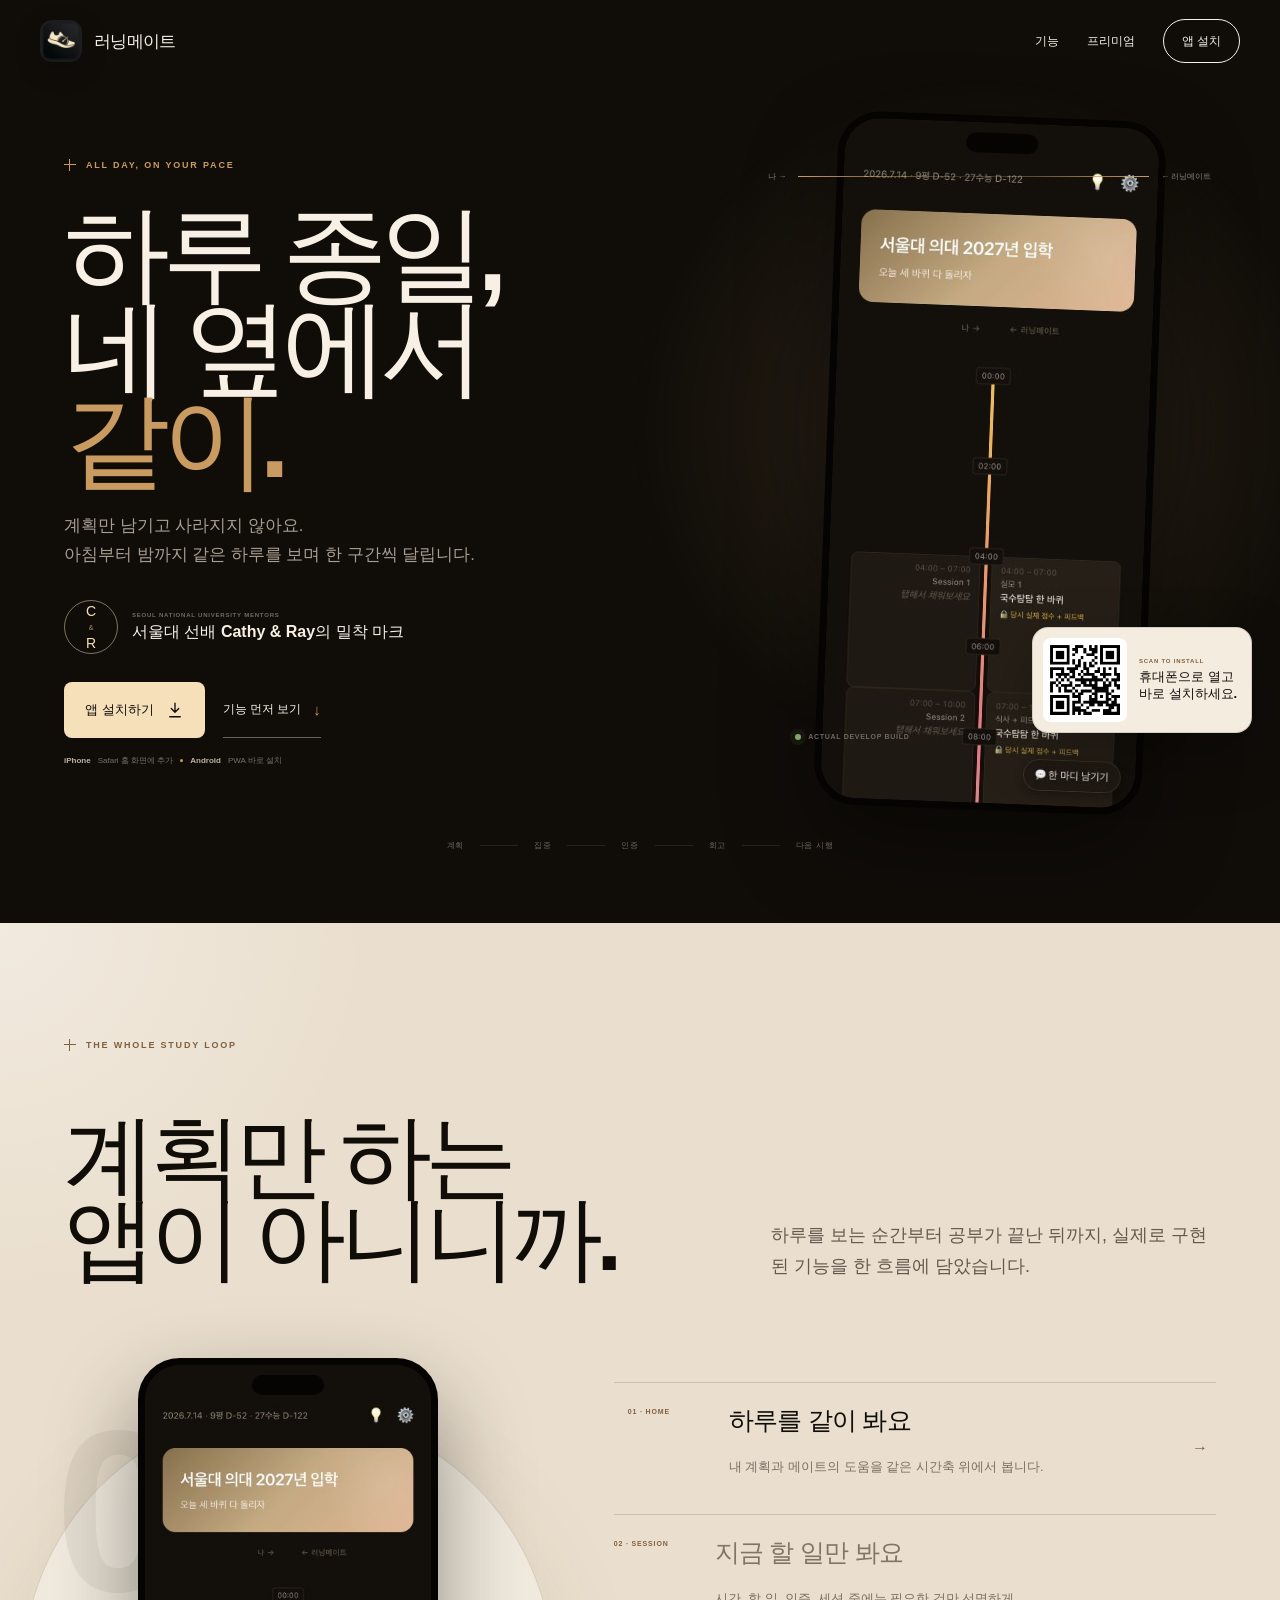
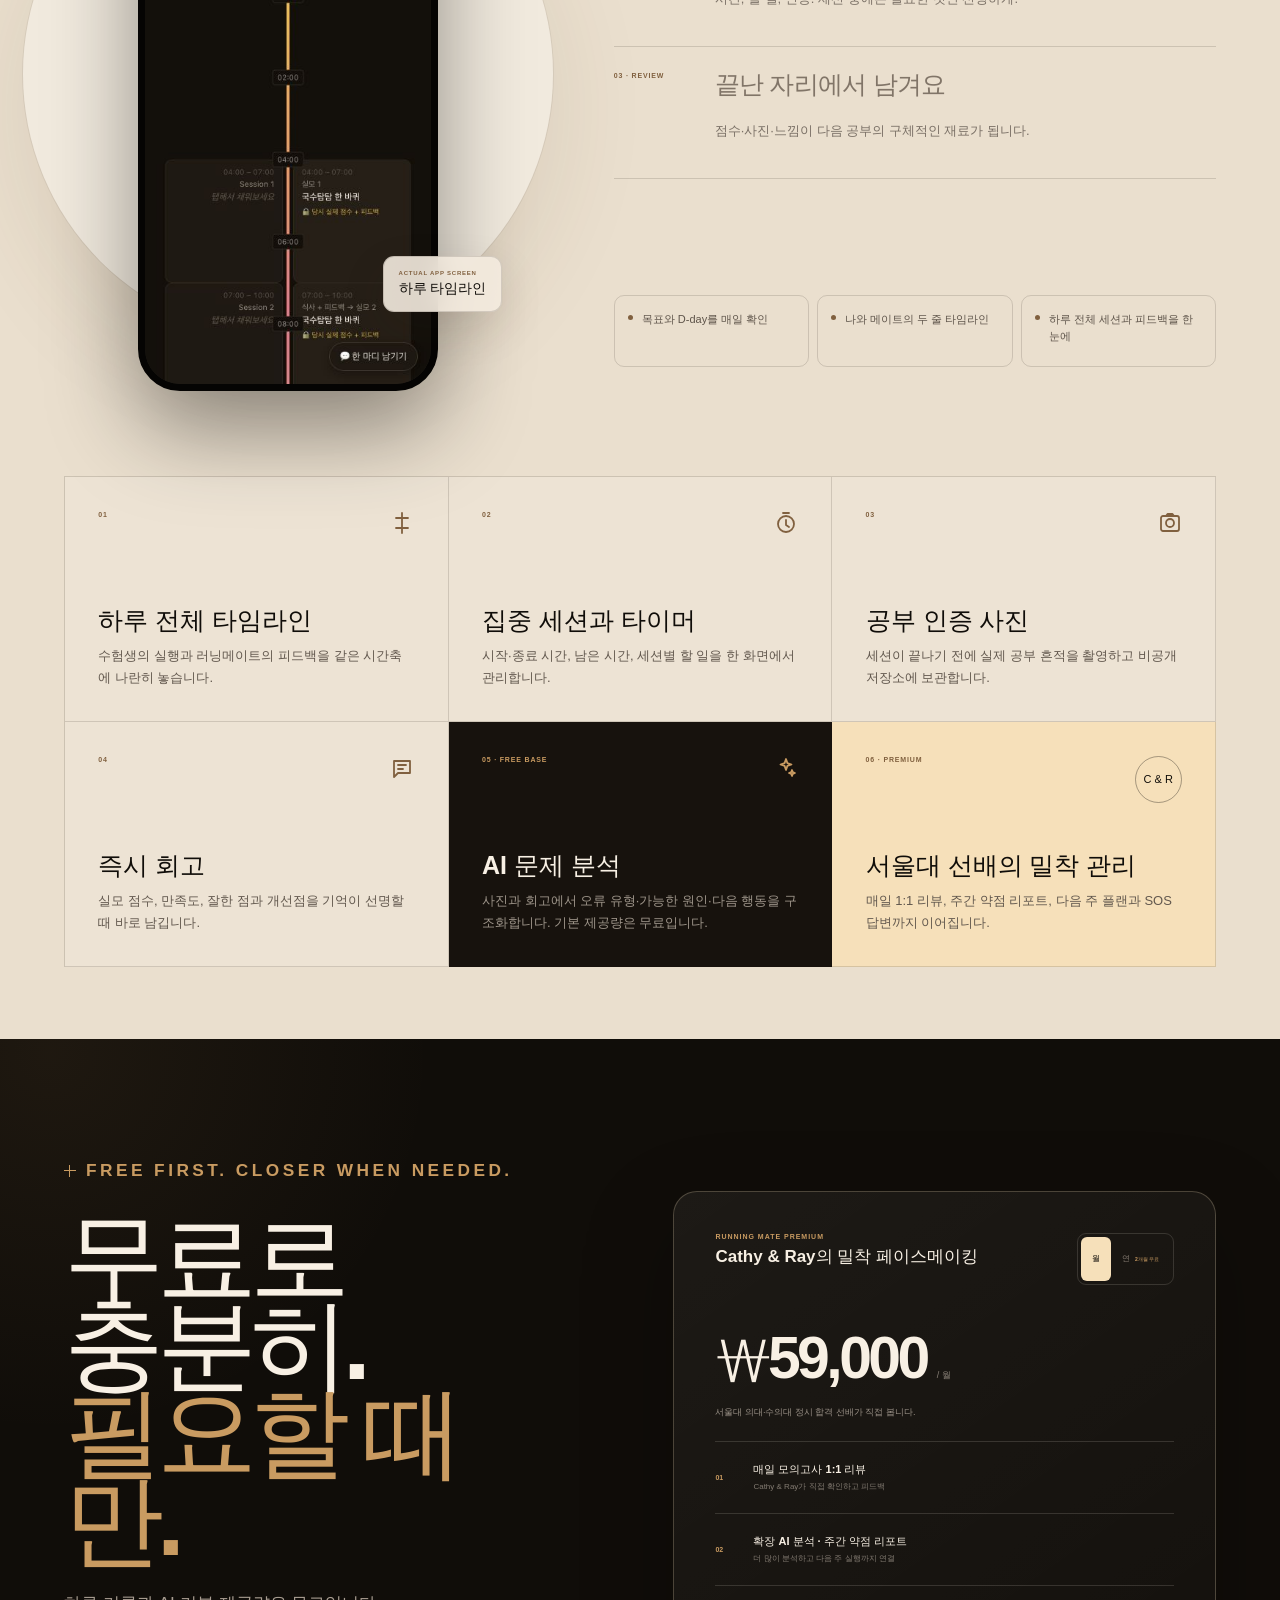
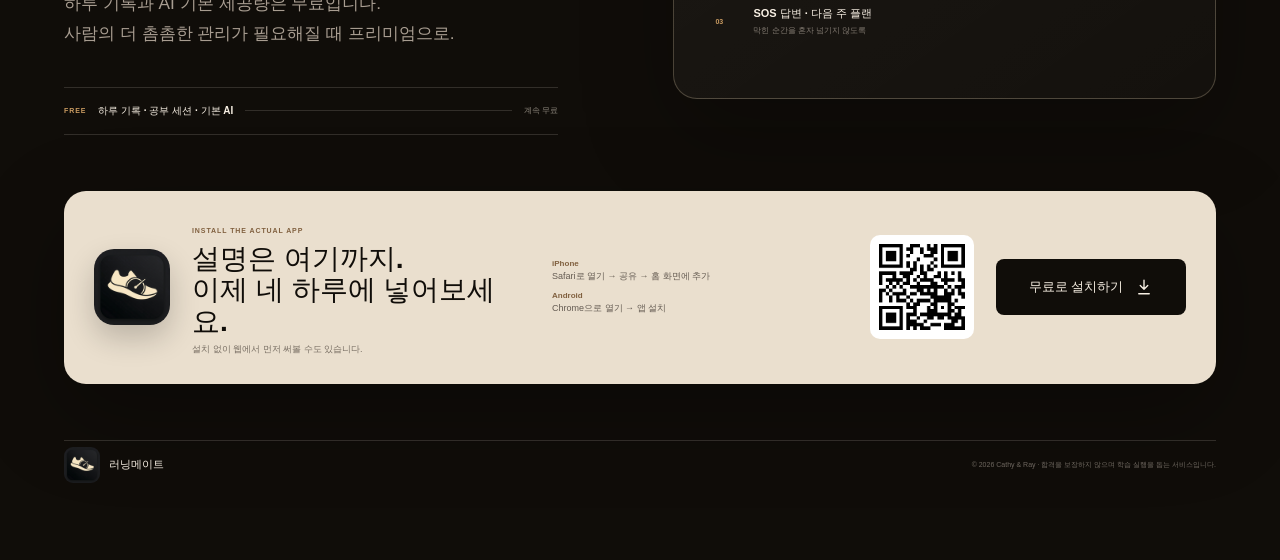
==== commit 8450f861: "Remove persistent decorative lines" ====
--- a/index.html
+++ b/index.html
@@ -32,10 +32,6 @@
 
     <main id="main">
       <section class="scene hero" id="home" data-theme="dark">
-        <div class="day-rail" aria-hidden="true">
-          <span style="--y: 10%">06:00</span><span style="--y: 49%">13:00</span><span style="--y: 88%">22:00</span>
-        </div>
-
         <div class="hero-copy reveal">
           <p class="eyebrow bronze"><span></span> ALL DAY, ON YOUR PACE</p>
           <h1>하루 종일,<br />네 옆에서<br /><em>같이.</em></h1>
--- a/styles.css
+++ b/styles.css
@@ -37,8 +37,8 @@
 .skip-link { position: fixed; z-index: 1000; top: -70px; left: 20px; padding: 12px 16px; border-radius: 8px; color: white; background: var(--ink); font-weight: 800; transition: top 0.2s; }
 .skip-link:focus { top: 16px; }
 
-.header { position: fixed; z-index: 100; top: 0; left: 50%; width: min(calc(100% - 80px), 1400px); height: 82px; display: flex; align-items: center; justify-content: space-between; transform: translateX(-50%); border-bottom: 1px solid var(--line-dark); color: var(--ink); transition: color 0.25s, border-color 0.25s, background 0.25s; }
-.header.is-dark { color: var(--ivory); border-color: var(--line-light); }
+.header { position: fixed; z-index: 100; top: 0; left: 50%; width: min(calc(100% - 80px), 1400px); height: 82px; display: flex; align-items: center; justify-content: space-between; transform: translateX(-50%); color: var(--ink); transition: color 0.25s, background 0.25s; }
+.header.is-dark { color: var(--ivory); }
 .brand { min-height: 52px; display: inline-flex; align-items: center; gap: 12px; font-size: 17px; font-weight: 850; letter-spacing: -0.04em; }
 .brand img { width: 42px; height: 42px; border-radius: 12px; box-shadow: 0 8px 26px rgba(0, 0, 0, 0.24); }
 .header nav { display: flex; align-items: center; gap: 28px; font-size: 12px; font-weight: 800; }
@@ -72,10 +72,6 @@
 
 .hero { min-height: 100svh; display: grid; grid-template-columns: minmax(0, 0.93fr) minmax(400px, 0.72fr); grid-template-rows: 1fr auto; align-items: center; gap: 30px clamp(70px, 9vw, 150px); color: var(--ivory); background: var(--ink); }
 .hero::before { content: ""; position: absolute; width: 760px; height: 760px; right: -80px; top: 5%; border-radius: 50%; background: radial-gradient(circle, rgba(201, 155, 97, 0.17), transparent 65%); filter: blur(4px); }
-.hero::after { content: ""; position: absolute; inset: 0; pointer-events: none; background: linear-gradient(90deg, transparent 49.94%, rgba(255, 255, 255, 0.04) 50%, transparent 50.06%); }
-.day-rail { position: absolute; z-index: 1; top: 95px; bottom: 64px; left: 50%; width: 1px; background: linear-gradient(to bottom, transparent, rgba(201, 155, 97, 0.55) 15%, rgba(201, 155, 97, 0.25) 84%, transparent); }
-.day-rail span { position: absolute; top: var(--y); left: 0; padding-left: 13px; color: #625a51; font-size: 7px; font-weight: 800; letter-spacing: 0.1em; }
-.day-rail span::before { content: ""; position: absolute; left: -3px; top: 4px; width: 7px; height: 7px; border-radius: 50%; background: var(--bronze); box-shadow: 0 0 0 5px rgba(201, 155, 97, 0.09); }
 .hero-copy { position: relative; z-index: 3; }
 .hero-copy h1 { margin: clamp(26px, 4vh, 44px) 0 23px; font-family: var(--display); font-size: clamp(80px, 8.3vw, 124px); font-weight: 680; line-height: 0.88; letter-spacing: -0.075em; }
 .hero-copy h1 em { color: var(--bronze); font-style: normal; }
@@ -105,7 +101,7 @@
 .hero-foot i { width: 38px; height: 1px; background: rgba(255, 255, 255, 0.09); }
 
 .features { min-height: 100svh; color: var(--ink); background: var(--sand); }
-.features::before { content: ""; position: absolute; width: 780px; height: 780px; left: -390px; top: -390px; border: 1px solid var(--line-dark); border-radius: 50%; box-shadow: 0 0 0 90px rgba(16, 13, 9, 0.018), 0 0 0 180px rgba(16, 13, 9, 0.012); }
+.features::before { content: ""; position: absolute; width: 780px; height: 780px; left: -390px; top: -390px; border-radius: 50%; background: radial-gradient(circle, rgba(255, 255, 255, 0.34), transparent 68%); }
 .feature-heading { position: relative; z-index: 2; display: grid; grid-template-columns: minmax(420px, 0.9fr) minmax(320px, 0.6fr); align-items: end; gap: 40px; }
 .feature-heading .eyebrow { grid-column: 1 / -1; }
 .feature-heading h2 { margin: 25px 0 0; font-family: var(--display); font-size: clamp(66px, 7.2vw, 108px); font-weight: 680; line-height: 0.9; letter-spacing: -0.07em; }
@@ -143,7 +139,7 @@
 .mini-mark { width: 47px; height: 47px; display: grid; place-items: center; border: 1px solid rgba(16, 13, 9, 0.35); border-radius: 50%; font-family: var(--display); font-size: 11px; }
 
 .premium { min-height: 100svh; display: grid; grid-template-columns: minmax(400px, 0.82fr) minmax(520px, 0.9fr); grid-template-rows: 1fr auto auto; align-items: center; gap: 56px clamp(70px, 9vw, 150px); color: var(--ivory); background: var(--ink); }
-.premium::before { content: ""; position: absolute; width: 62vw; height: 62vw; left: -27vw; top: -30vw; border: 1px solid rgba(201, 155, 97, 0.12); border-radius: 50%; box-shadow: 0 0 0 100px rgba(201, 155, 97, 0.025), 0 0 0 200px rgba(201, 155, 97, 0.016); }
+.premium::before { content: ""; position: absolute; width: 62vw; height: 62vw; left: -27vw; top: -30vw; border-radius: 50%; background: radial-gradient(circle, rgba(201, 155, 97, 0.08), transparent 68%); }
 .premium-copy, .premium-offer { position: relative; z-index: 2; }
 .premium-copy h2 { margin: 28px 0 23px; font-family: var(--display); font-size: clamp(72px, 7.8vw, 116px); font-weight: 680; line-height: 0.88; letter-spacing: -0.07em; }
 .premium-copy h2 em { color: var(--bronze); font-style: normal; }
@@ -207,7 +203,7 @@
 
 @media (max-width: 900px) {
   body { padding-bottom: 74px; }
-  .header { width: 100%; height: 72px; padding: 0 18px; color: var(--ivory); border-color: var(--line-light); background: rgba(16, 13, 9, 0.92); backdrop-filter: blur(16px); }
+  .header { width: 100%; height: 72px; padding: 0 18px; color: var(--ivory); background: rgba(16, 13, 9, 0.92); backdrop-filter: blur(16px); }
   .header.is-dark { color: var(--ivory); }
   .brand img { width: 38px; height: 38px; border-radius: 11px; }
   .header nav { position: fixed; inset: 72px 0 auto; padding: 22px 20px 30px; flex-direction: column; align-items: stretch; gap: 5px; transform: translateY(-140%); color: var(--ivory); background: rgba(16, 13, 9, 0.97); border-bottom: 1px solid var(--line-light); transition: transform 0.25s var(--ease); }
@@ -218,7 +214,6 @@
   .menu-button[aria-expanded="true"] i:last-child { transform: translateY(-3.75px) rotate(-45deg); }
   .scene { padding: 112px 24px 76px; }
   .hero { display: flex; flex-direction: column; align-items: stretch; }
-  .hero::after, .day-rail { display: none; }
   .hero-copy h1 { font-size: clamp(73px, 13vw, 106px); }
   .hero-product { min-height: 690px; }
   .hero-phone { width: 320px; }
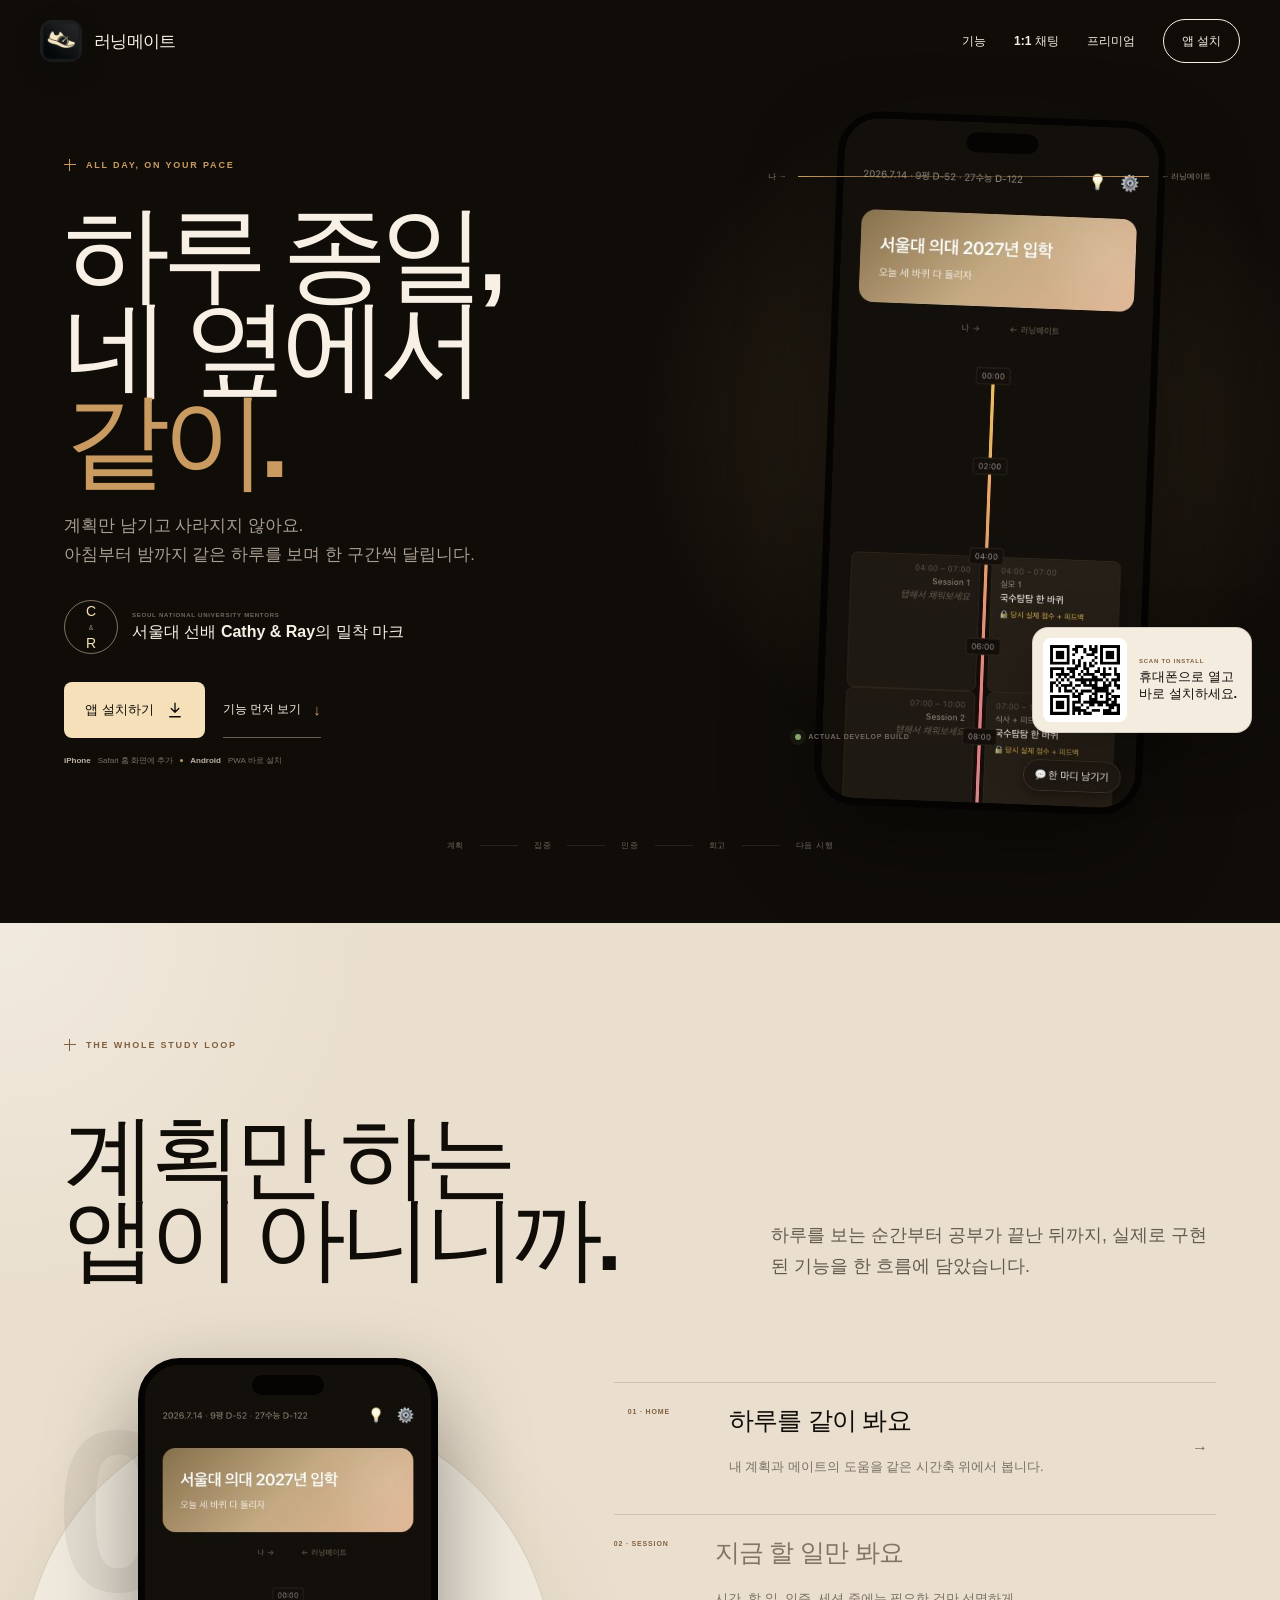
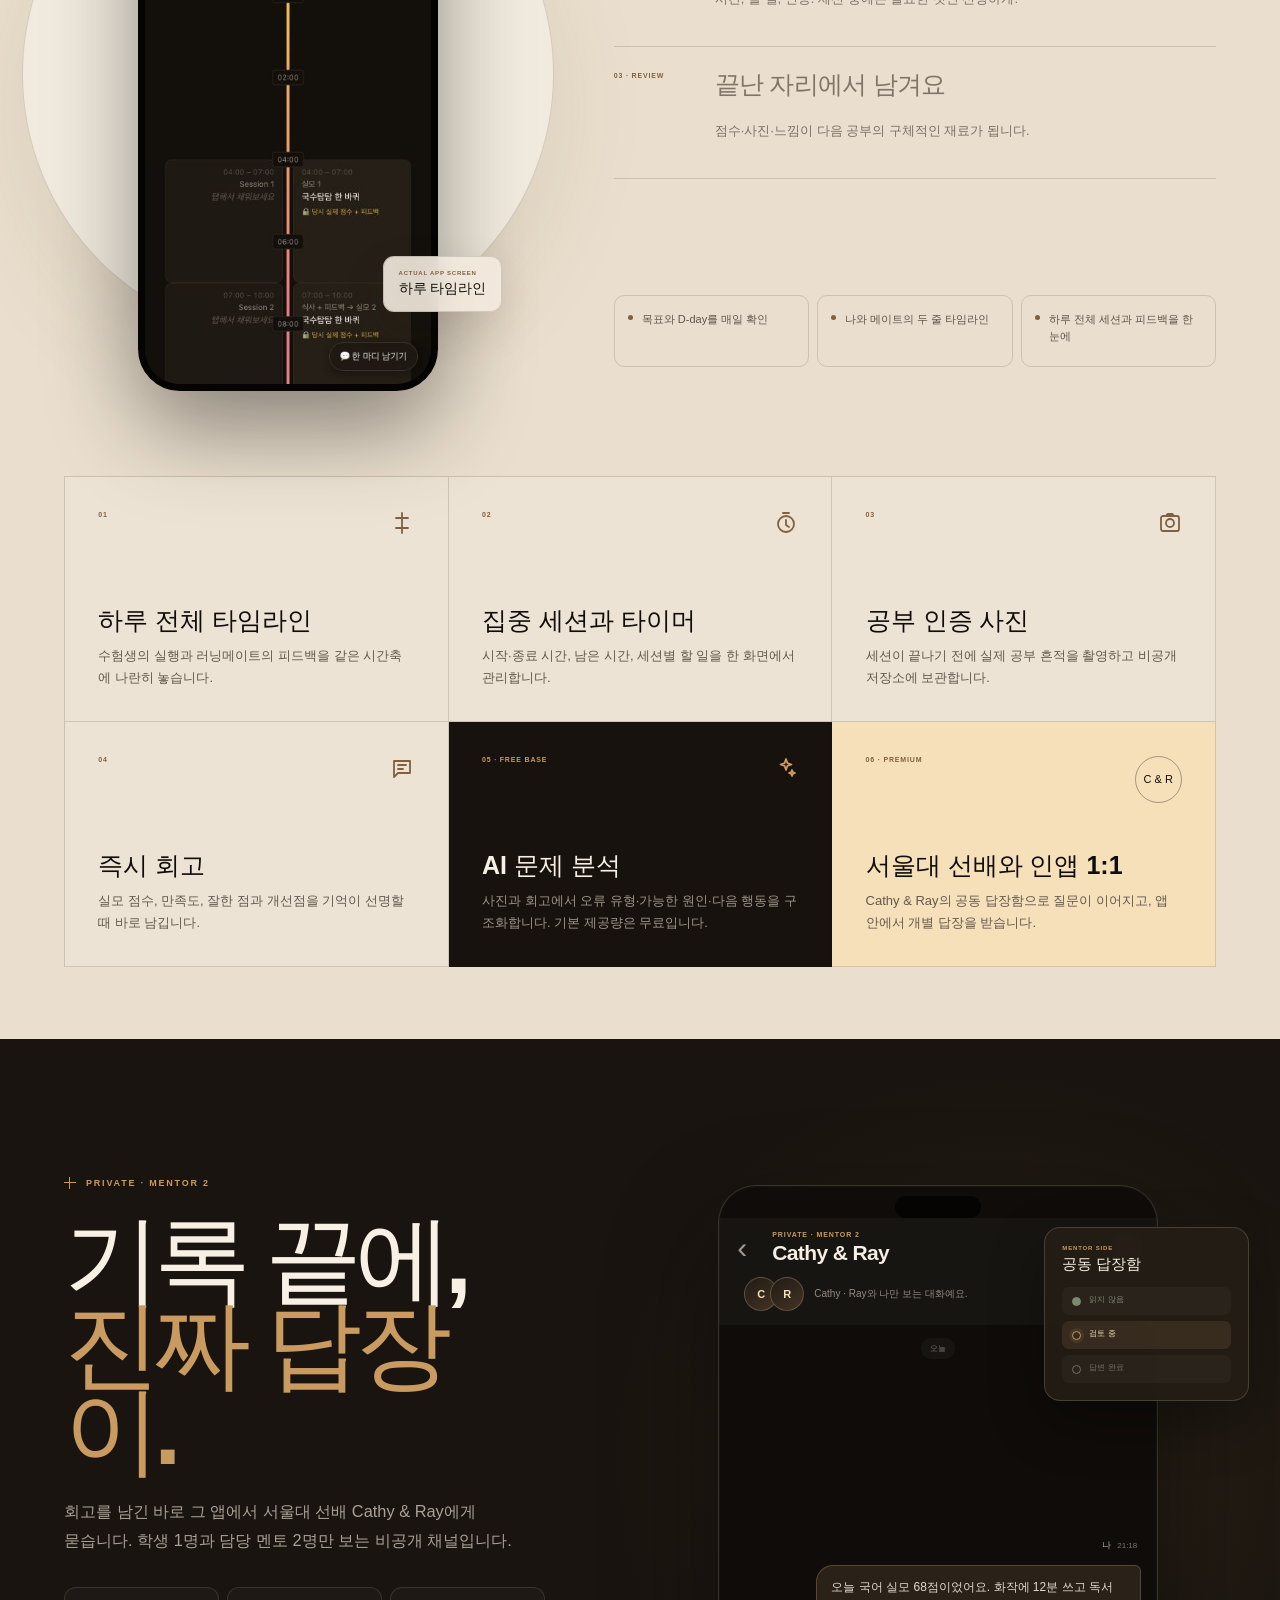
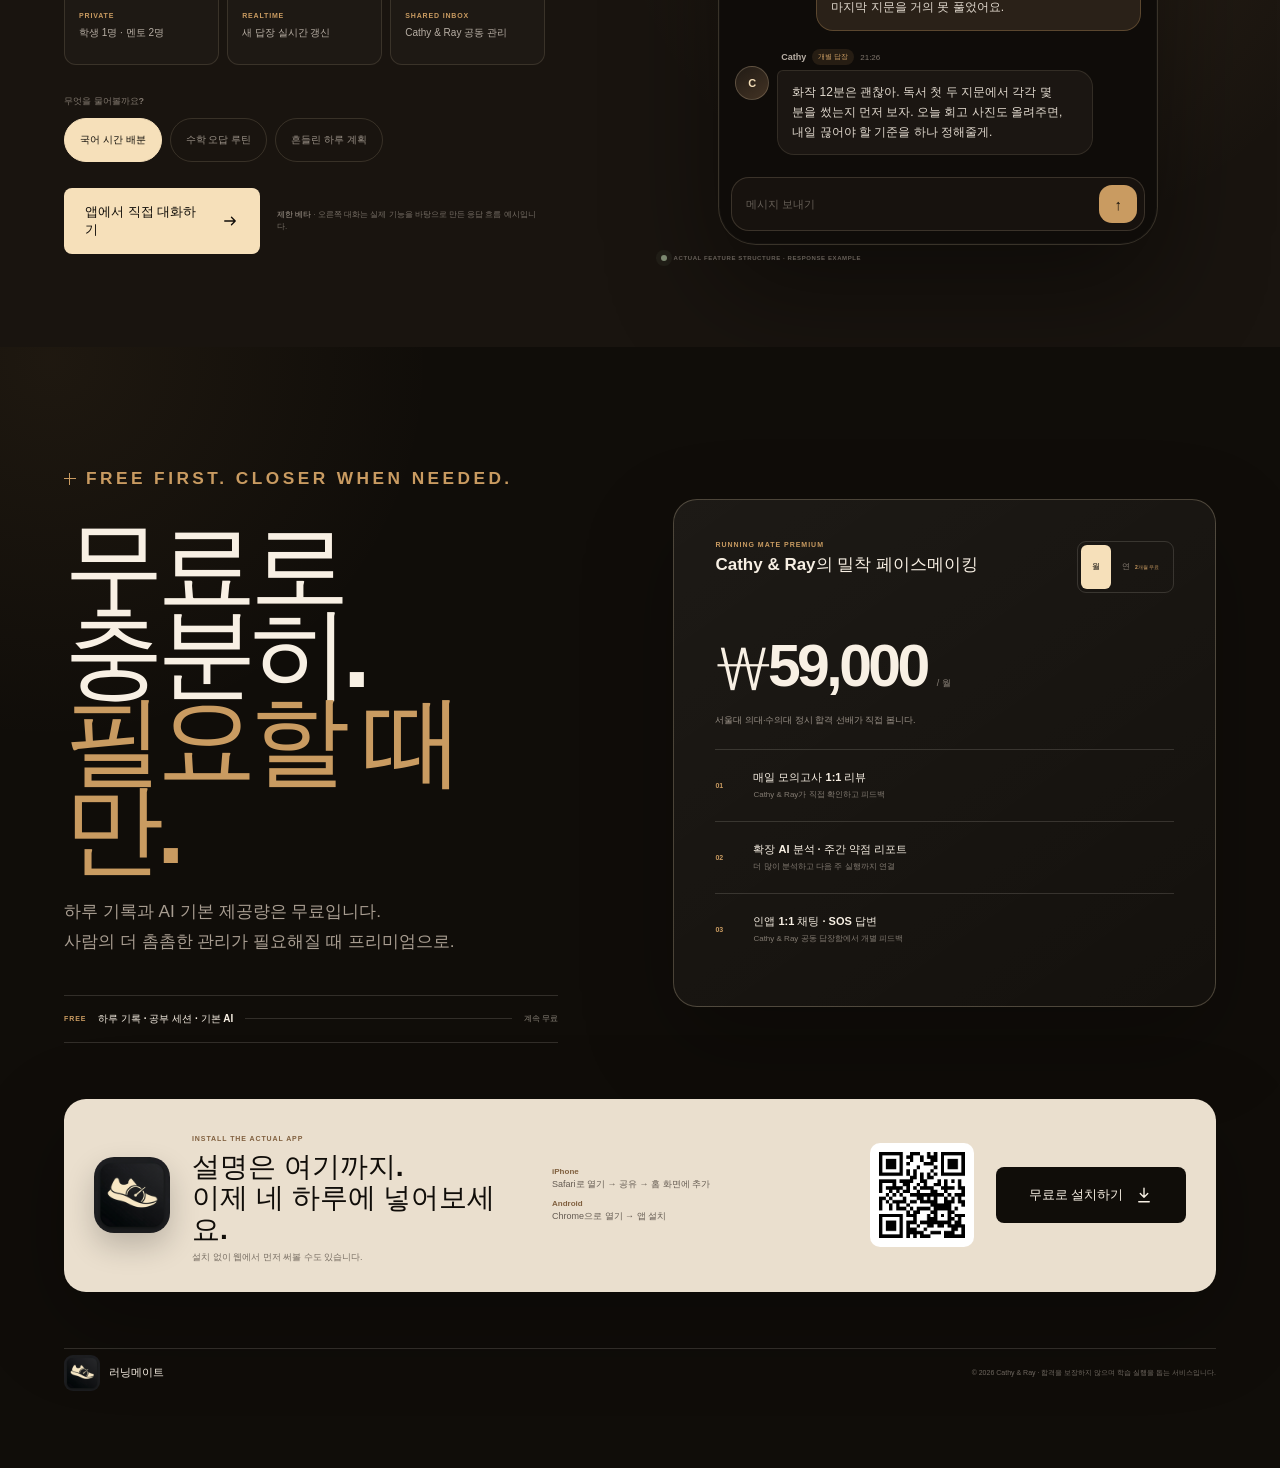
==== commit 6190e6c1: "Add interactive in-app mentor chat story" ====
--- a/index.html
+++ b/index.html
@@ -11,8 +11,8 @@
     <title>러닝메이트 — 하루 종일, 네 옆에서 같이</title>
     <link rel="icon" href="./assets/icon-192.png" />
     <link rel="apple-touch-icon" href="./assets/icon-192.png" />
-    <link rel="stylesheet" href="./styles.css" />
-    <script src="./app.js" defer></script>
+    <link rel="stylesheet" href="./styles.css?v=4" />
+    <script src="./app.js?v=4" defer></script>
   </head>
   <body>
     <a class="skip-link" href="#main">본문으로 이동</a>
@@ -24,6 +24,7 @@
       </a>
       <nav aria-label="주요 메뉴">
         <a href="#features">기능</a>
+        <a href="#chat">1:1 채팅</a>
         <a href="#premium">프리미엄</a>
         <a class="nav-cta" href="https://grind-theta.vercel.app/" target="_blank" rel="noreferrer">앱 설치</a>
       </nav>
@@ -101,7 +102,82 @@
           <article><span>03</span><svg viewBox="0 0 24 24" aria-hidden="true"><rect x="3" y="5" width="18" height="15" rx="2"/><path d="m8 5 1.5-2h5L16 5M8 12a4 4 0 1 0 8 0 4 4 0 0 0-8 0" /></svg><h3>공부 인증 사진</h3><p>세션이 끝나기 전에 실제 공부 흔적을 촬영하고 비공개 저장소에 보관합니다.</p></article>
           <article><span>04</span><svg viewBox="0 0 24 24" aria-hidden="true"><path d="M4 5h16v12H8l-4 4V5Z"/><path d="M8 9h8M8 13h5" /></svg><h3>즉시 회고</h3><p>실모 점수, 만족도, 잘한 점과 개선점을 기억이 선명할 때 바로 남깁니다.</p></article>
           <article class="ai-feature"><span>05 · FREE BASE</span><svg viewBox="0 0 24 24" aria-hidden="true"><path d="m12 3 1.4 4.1L17.5 8.5l-4.1 1.4L12 14l-1.4-4.1-4.1-1.4 4.1-1.4L12 3Z"/><path d="m18 14 .8 2.2L21 17l-2.2.8L18 20l-.8-2.2L15 17l2.2-.8L18 14Z" /></svg><h3>AI 문제 분석</h3><p>사진과 회고에서 오류 유형·가능한 원인·다음 행동을 구조화합니다. 기본 제공량은 무료입니다.</p></article>
-          <article class="mentor-feature"><span>06 · PREMIUM</span><div class="mini-mark">C &amp; R</div><h3>서울대 선배의 밀착 관리</h3><p>매일 1:1 리뷰, 주간 약점 리포트, 다음 주 플랜과 SOS 답변까지 이어집니다.</p></article>
+          <article class="mentor-feature"><span>06 · PREMIUM</span><div class="mini-mark">C &amp; R</div><h3>서울대 선배와 인앱 1:1</h3><p>Cathy &amp; Ray의 공동 답장함으로 질문이 이어지고, 앱 안에서 개별 답장을 받습니다.</p></article>
+        </div>
+      </section>
+
+      <section class="scene mentor-chat-story" id="chat" data-theme="dark">
+        <div class="chat-story-copy reveal">
+          <p class="eyebrow bronze"><span></span> PRIVATE · MENTOR 2</p>
+          <h2>기록 끝에,<br /><em>진짜 답장이.</em></h2>
+          <p class="chat-story-lead">회고를 남긴 바로 그 앱에서 서울대 선배 Cathy &amp; Ray에게 묻습니다. 학생 1명과 담당 멘토 2명만 보는 비공개 채널입니다.</p>
+
+          <ul class="chat-facts" aria-label="1대1 멘토 채팅 기능">
+            <li><b>PRIVATE</b><span>학생 1명 · 멘토 2명</span></li>
+            <li><b>REALTIME</b><span>새 답장 실시간 갱신</span></li>
+            <li><b>SHARED INBOX</b><span>Cathy &amp; Ray 공동 관리</span></li>
+          </ul>
+
+          <div class="chat-topic-picker">
+            <p id="chat-topic-label">무엇을 물어볼까요?</p>
+            <div role="group" aria-labelledby="chat-topic-label">
+              <button class="active" type="button" data-chat-topic="korean" aria-pressed="true">국어 시간 배분</button>
+              <button type="button" data-chat-topic="math" aria-pressed="false">수학 오답 루틴</button>
+              <button type="button" data-chat-topic="plan" aria-pressed="false">흔들린 하루 계획</button>
+            </div>
+          </div>
+
+          <div class="chat-story-action">
+            <a class="button button-install" href="https://grind-theta.vercel.app/" target="_blank" rel="noreferrer">앱에서 직접 대화하기 <svg viewBox="0 0 24 24" aria-hidden="true"><path d="M5 12h14m-5-5 5 5-5 5" /></svg></a>
+            <p><b>제한 베타</b> · 오른쪽 대화는 실제 기능을 바탕으로 만든 응답 흐름 예시입니다.</p>
+          </div>
+        </div>
+
+        <div class="chat-product reveal">
+          <aside class="mentor-workflow" aria-label="멘토 공동 답장함 처리 흐름">
+            <p><span>MENTOR SIDE</span><b>공동 답장함</b></p>
+            <ol>
+              <li class="done">읽지 않음</li>
+              <li class="active">검토 중</li>
+              <li>답변 완료</li>
+            </ol>
+          </aside>
+
+          <article class="chat-device" aria-label="Cathy와 Ray의 인앱 멘토 채팅 응답 예시">
+            <header class="chat-device-header">
+              <div class="chat-device-top">
+                <span class="chat-back" aria-hidden="true">‹</span>
+                <p><small>PRIVATE · MENTOR 2</small><b>Cathy &amp; Ray</b></p>
+                <span class="unread-badge" aria-label="읽지 않은 메시지 1개">1</span>
+              </div>
+              <div class="chat-people">
+                <div class="mentor-avatars" aria-hidden="true"><span>C</span><span>R</span></div>
+                <p>Cathy · Ray와 나만 보는 대화예요.</p>
+              </div>
+            </header>
+
+            <div class="chat-date"><span>오늘</span></div>
+            <div class="chat-log" data-chat-log aria-live="polite" aria-atomic="true">
+              <div class="chat-message mine">
+                <div class="chat-message-meta"><b>나</b><span>21:18</span></div>
+                <p>오늘 국어 실모 68점이었어요. 화작에 12분 쓰고 독서 마지막 지문을 거의 못 풀었어요.</p>
+              </div>
+              <div class="chat-message theirs">
+                <div class="chat-avatar" aria-hidden="true">C</div>
+                <div>
+                  <div class="chat-message-meta"><b>Cathy</b><span class="direct-label">개별 답장</span><span>21:26</span></div>
+                  <p>화작 12분은 괜찮아. 독서 첫 두 지문에서 각각 몇 분을 썼는지 먼저 보자. 오늘 회고 사진도 올려주면, 내일 끊어야 할 기준을 하나 정해줄게.</p>
+                </div>
+              </div>
+            </div>
+
+            <div class="chat-composer" aria-hidden="true">
+              <span>메시지 보내기</span>
+              <i>↑</i>
+            </div>
+          </article>
+
+          <p class="chat-build-note"><span></span> ACTUAL FEATURE STRUCTURE · RESPONSE EXAMPLE</p>
         </div>
       </section>
 
@@ -126,7 +202,7 @@
           <ol>
             <li><span>01</span><p><b>매일 모의고사 1:1 리뷰</b><small>Cathy &amp; Ray가 직접 확인하고 피드백</small></p></li>
             <li><span>02</span><p><b>확장 AI 분석 · 주간 약점 리포트</b><small>더 많이 분석하고 다음 주 실행까지 연결</small></p></li>
-            <li><span>03</span><p><b>SOS 답변 · 다음 주 플랜</b><small>막힌 순간을 혼자 넘기지 않도록</small></p></li>
+            <li><span>03</span><p><b>인앱 1:1 채팅 · SOS 답변</b><small>Cathy &amp; Ray 공동 답장함에서 개별 피드백</small></p></li>
           </ol>
         </div>
 
--- a/styles.css
+++ b/styles.css
@@ -137,6 +137,79 @@
 .feature-grid .ai-feature svg, .feature-grid .ai-feature > span { color: var(--bronze); }
 .feature-grid .mentor-feature { color: var(--ink); background: var(--cream); }
 .mini-mark { width: 47px; height: 47px; display: grid; place-items: center; border: 1px solid rgba(16, 13, 9, 0.35); border-radius: 50%; font-family: var(--display); font-size: 11px; }
+
+.mentor-chat-story { min-height: 100svh; display: grid; grid-template-columns: minmax(420px, 0.78fr) minmax(530px, 0.9fr); align-items: center; gap: clamp(70px, 9vw, 150px); color: var(--ivory); background: #19140f; }
+.mentor-chat-story::before { content: ""; position: absolute; inset: 0; pointer-events: none; background: radial-gradient(circle at 78% 46%, rgba(201, 155, 97, 0.11), transparent 35%); }
+.chat-story-copy, .chat-product { position: relative; z-index: 2; }
+.chat-story-copy h2 { margin: 28px 0 23px; font-family: var(--display); font-size: clamp(72px, 7.6vw, 112px); font-weight: 680; line-height: 0.88; letter-spacing: -0.07em; }
+.chat-story-copy h2 em { color: var(--bronze); font-style: normal; }
+.chat-story-lead { max-width: 610px; margin: 0; color: #aaa096; font-size: clamp(16px, 1.28vw, 19px); line-height: 1.78; word-break: keep-all; }
+.chat-facts { max-width: 650px; margin: 32px 0 0; padding: 0; display: grid; grid-template-columns: repeat(3, 1fr); gap: 8px; list-style: none; }
+.chat-facts li { min-height: 78px; padding: 14px; display: flex; flex-direction: column; justify-content: center; border: 1px solid rgba(246, 224, 186, 0.13); border-radius: 12px; background: rgba(255, 255, 255, 0.025); }
+.chat-facts b { color: var(--bronze); font-size: 7px; letter-spacing: 0.12em; }
+.chat-facts span { margin-top: 7px; color: #b8afa5; font-size: 10px; line-height: 1.45; }
+.chat-topic-picker { margin-top: 30px; }
+.chat-topic-picker > p { margin: 0 0 10px; color: #81786e; font-size: 9px; font-weight: 750; }
+.chat-topic-picker > div { display: flex; flex-wrap: wrap; gap: 8px; }
+.chat-topic-picker button { min-height: 44px; padding: 10px 15px; border: 1px solid rgba(246, 224, 186, 0.14); border-radius: 999px; color: #9b9288; background: transparent; font-size: 10px; font-weight: 750; transition: color 0.2s, border-color 0.2s, background 0.2s, transform 0.18s; }
+.chat-topic-picker button:hover { color: var(--ivory); border-color: rgba(246, 224, 186, 0.32); }
+.chat-topic-picker button:active { transform: scale(0.97); }
+.chat-topic-picker button.active { color: var(--ink); border-color: var(--cream); background: var(--cream); }
+.chat-story-action { margin-top: 26px; display: flex; align-items: center; gap: 17px; }
+.chat-story-action > p { max-width: 270px; margin: 0; color: #766e65; font-size: 8px; line-height: 1.55; }
+.chat-story-action > p b { color: #a69c91; }
+
+.chat-product { min-height: 720px; display: grid; place-items: center; }
+.chat-device { position: relative; width: min(440px, 100%); height: 660px; overflow: hidden; display: flex; flex-direction: column; border: 1px solid rgba(246, 224, 186, 0.18); border-radius: 38px; color: #f7efe3; background: #0f0c09; box-shadow: 0 45px 110px rgba(0, 0, 0, 0.44), inset 0 0 0 1px rgba(255, 255, 255, 0.025); }
+.chat-device::before { content: ""; flex: 0 0 auto; align-self: center; width: 86px; height: 22px; margin-top: 10px; border-radius: 999px; background: #050403; }
+.chat-device-header { position: static; width: auto; height: auto; padding: 13px 18px 14px; display: block; transform: none; border: 0; color: inherit; background: rgba(255, 255, 255, 0.035); }
+.chat-device-top { display: grid; grid-template-columns: 28px 1fr 24px; align-items: center; gap: 7px; }
+.chat-back { color: #a39a90; font-size: 30px; font-weight: 250; line-height: 1; }
+.chat-device-top p { margin: 0; display: flex; flex-direction: column; }
+.chat-device-top small { color: var(--bronze); font-size: 7px; font-weight: 850; letter-spacing: 0.13em; }
+.chat-device-top b { margin-top: 3px; font-family: var(--display); font-size: 21px; font-weight: 650; letter-spacing: -0.03em; }
+.unread-badge { width: 22px; height: 22px; display: grid; place-items: center; border-radius: 50%; color: white; background: #b74c45; font-size: 9px; font-weight: 800; }
+.chat-people { margin-top: 12px; display: flex; align-items: center; gap: 10px; }
+.mentor-avatars { display: flex; padding-left: 7px; }
+.mentor-avatars span, .chat-avatar { display: grid; place-items: center; border: 1px solid rgba(246, 224, 186, 0.22); border-radius: 50%; color: var(--cream); background: linear-gradient(145deg, #211b15, #433324); font-size: 11px; font-weight: 800; }
+.mentor-avatars span { width: 34px; height: 34px; }
+.mentor-avatars span + span { margin-left: -8px; }
+.chat-people p { margin: 0; color: #938a80; font-size: 10px; }
+.chat-date { height: 46px; display: grid; place-items: center; }
+.chat-date span { padding: 5px 9px; border-radius: 999px; color: #746c63; background: rgba(255, 255, 255, 0.035); font-size: 8px; }
+.chat-log { flex: 1; min-height: 0; padding: 4px 16px 22px; display: flex; flex-direction: column; justify-content: flex-end; gap: 18px; }
+.chat-message { display: flex; align-items: flex-start; gap: 8px; animation: chatMessageIn 0.34s var(--ease) both; }
+.chat-message.mine { max-width: 80%; margin-left: auto; flex-direction: column; align-items: flex-end; }
+.chat-message.theirs { max-width: 88%; }
+.chat-avatar { flex: 0 0 auto; width: 34px; height: 34px; margin-top: 17px; }
+.chat-message.theirs > div:last-child { min-width: 0; }
+.chat-message-meta { margin: 0 4px 5px; display: flex; align-items: center; gap: 6px; color: #7e756c; font-size: 8px; }
+.chat-message-meta b { color: #b8afa5; font-size: 9px; }
+.direct-label { padding: 3px 6px; border-radius: 999px; color: var(--bronze); background: rgba(201, 155, 97, 0.12); font-size: 7px; }
+.chat-message > p, .chat-message.theirs > div:last-child > p { margin: 0; padding: 12px 14px; border: 1px solid rgba(246, 224, 186, 0.11); border-radius: 6px 17px 17px 17px; color: #e1d9ce; background: #1b1612; font-size: 12px; line-height: 1.65; word-break: keep-all; overflow-wrap: anywhere; }
+.chat-message.mine > p { border-color: rgba(201, 155, 97, 0.31); border-radius: 17px 6px 17px 17px; background: #2a2118; }
+.chat-typing { min-width: 64px; height: 44px; padding: 0 14px; display: flex; align-items: center; gap: 5px; border: 1px solid rgba(246, 224, 186, 0.11); border-radius: 6px 17px 17px 17px; background: #1b1612; }
+.chat-typing i { width: 5px; height: 5px; border-radius: 50%; background: #9b9187; animation: chatTyping 0.9s ease-in-out infinite; }
+.chat-typing i:nth-child(2) { animation-delay: 0.12s; }
+.chat-typing i:nth-child(3) { animation-delay: 0.24s; }
+.chat-composer { flex: 0 0 auto; margin: 0 12px 13px; padding: 7px 7px 7px 14px; min-height: 54px; display: flex; align-items: center; gap: 10px; border: 1px solid rgba(246, 224, 186, 0.16); border-radius: 18px; color: #655e56; background: #17120e; font-size: 11px; }
+.chat-composer span { flex: 1; }
+.chat-composer i { width: 38px; height: 38px; display: grid; place-items: center; border-radius: 13px; color: var(--ink); background: var(--bronze); font-size: 15px; font-style: normal; }
+.mentor-workflow { position: absolute; z-index: 4; top: 10%; right: -6%; width: 205px; padding: 17px; border: 1px solid rgba(246, 224, 186, 0.18); border-radius: 16px; color: var(--ivory); background: rgba(36, 29, 22, 0.94); box-shadow: 0 20px 55px rgba(0, 0, 0, 0.32); backdrop-filter: blur(14px); }
+.mentor-workflow > p { margin: 0; display: flex; flex-direction: column; }
+.mentor-workflow > p span { color: var(--bronze); font-size: 6px; font-weight: 900; letter-spacing: 0.14em; }
+.mentor-workflow > p b { margin-top: 4px; font-family: var(--display); font-size: 15px; font-weight: 650; }
+.mentor-workflow ol { margin: 13px 0 0; padding: 0; display: flex; flex-direction: column; gap: 6px; list-style: none; }
+.mentor-workflow li { position: relative; min-height: 28px; padding: 7px 9px 7px 27px; border-radius: 7px; color: #746c63; background: rgba(255, 255, 255, 0.03); font-size: 8px; }
+.mentor-workflow li::before { content: ""; position: absolute; top: 10px; left: 10px; width: 7px; height: 7px; border: 1px solid currentColor; border-radius: 50%; }
+.mentor-workflow li.done { color: #7c8870; }
+.mentor-workflow li.done::before { border-color: #7c8870; background: #7c8870; }
+.mentor-workflow li.active { color: var(--cream); background: rgba(201, 155, 97, 0.12); }
+.mentor-workflow li.active::before { border-color: var(--bronze); box-shadow: 0 0 0 3px rgba(201, 155, 97, 0.11); }
+.chat-build-note { position: absolute; left: 0; bottom: 2%; margin: 0; display: flex; align-items: center; gap: 7px; color: #665f58; font-size: 6px; font-weight: 850; letter-spacing: 0.1em; }
+.chat-build-note span { width: 6px; height: 6px; border-radius: 50%; background: #7c8870; box-shadow: 0 0 0 5px rgba(124, 136, 112, 0.08); }
+@keyframes chatTyping { 0%, 60%, 100% { transform: translateY(0); opacity: 0.45; } 30% { transform: translateY(-3px); opacity: 1; } }
+@keyframes chatMessageIn { from { opacity: 0; transform: translateY(8px); } to { opacity: 1; transform: none; } }
 
 .premium { min-height: 100svh; display: grid; grid-template-columns: minmax(400px, 0.82fr) minmax(520px, 0.9fr); grid-template-rows: 1fr auto auto; align-items: center; gap: 56px clamp(70px, 9vw, 150px); color: var(--ivory); background: var(--ink); }
 .premium::before { content: ""; position: absolute; width: 62vw; height: 62vw; left: -27vw; top: -30vw; border-radius: 50%; background: radial-gradient(circle, rgba(201, 155, 97, 0.08), transparent 68%); }
@@ -196,6 +269,8 @@
   .qr-card { right: -2%; }
   .tour { grid-template-columns: 360px 1fr; gap: 38px; }
   .feature-grid article { min-height: 230px; }
+  .mentor-chat-story { grid-template-columns: minmax(380px, 0.85fr) minmax(450px, 1fr); gap: 42px; }
+  .mentor-workflow { right: -2%; }
   .premium { grid-template-columns: 1fr 1fr; gap: 48px; }
   .install-panel { grid-template-columns: auto 1fr 1fr auto; }
   .install-panel .button { grid-column: 2 / -1; }
@@ -230,6 +305,11 @@
   .screen-state { right: 15%; }
   .screen-selector { margin-top: 16px; }
   .feature-grid { grid-template-columns: repeat(2, 1fr); }
+  .mentor-chat-story { display: flex; flex-direction: column; align-items: stretch; }
+  .chat-story-copy { max-width: 730px; }
+  .chat-story-copy h2 { font-size: clamp(76px, 14vw, 108px); }
+  .chat-product { width: min(100%, 680px); margin: 12px auto 0; }
+  .mentor-workflow { right: 0; }
   .premium { display: flex; flex-direction: column; align-items: stretch; }
   .premium-copy h2 { font-size: clamp(76px, 14vw, 108px); }
   .premium-offer { align-self: center; width: min(100%, 620px); }
@@ -280,6 +360,23 @@
   .feature-grid article { min-height: 235px; padding: 21px 18px; }
   .feature-grid h3 { margin-top: 20px; font-size: 21px; }
   .feature-grid p { font-size: 12px; }
+  .chat-story-copy h2 { font-size: clamp(66px, 18vw, 84px); }
+  .chat-story-lead { font-size: 16px; }
+  .chat-facts { grid-template-columns: 1fr; }
+  .chat-facts li { min-height: 64px; }
+  .chat-topic-picker > div { display: grid; grid-template-columns: 1fr; }
+  .chat-topic-picker button { width: 100%; border-radius: 12px; text-align: left; }
+  .chat-story-action { align-items: stretch; flex-direction: column; }
+  .chat-story-action .button { width: 100%; }
+  .chat-story-action > p { max-width: none; }
+  .chat-product { min-height: 690px; margin-top: 8px; }
+  .chat-device { width: 100%; height: 640px; border-radius: 30px; }
+  .mentor-workflow { display: none; }
+  .chat-build-note { left: 8px; bottom: 0; }
+  .chat-message { gap: 6px; }
+  .chat-message.mine { max-width: 88%; }
+  .chat-message.theirs { max-width: 96%; }
+  .chat-message > p, .chat-message.theirs > div:last-child > p { padding: 11px 12px; font-size: 11px; }
   .premium-copy h2 { font-size: clamp(67px, 18.8vw, 84px); }
   .premium-copy > p { font-size: 16px; }
   .free-line { grid-template-columns: auto 1fr auto; }
